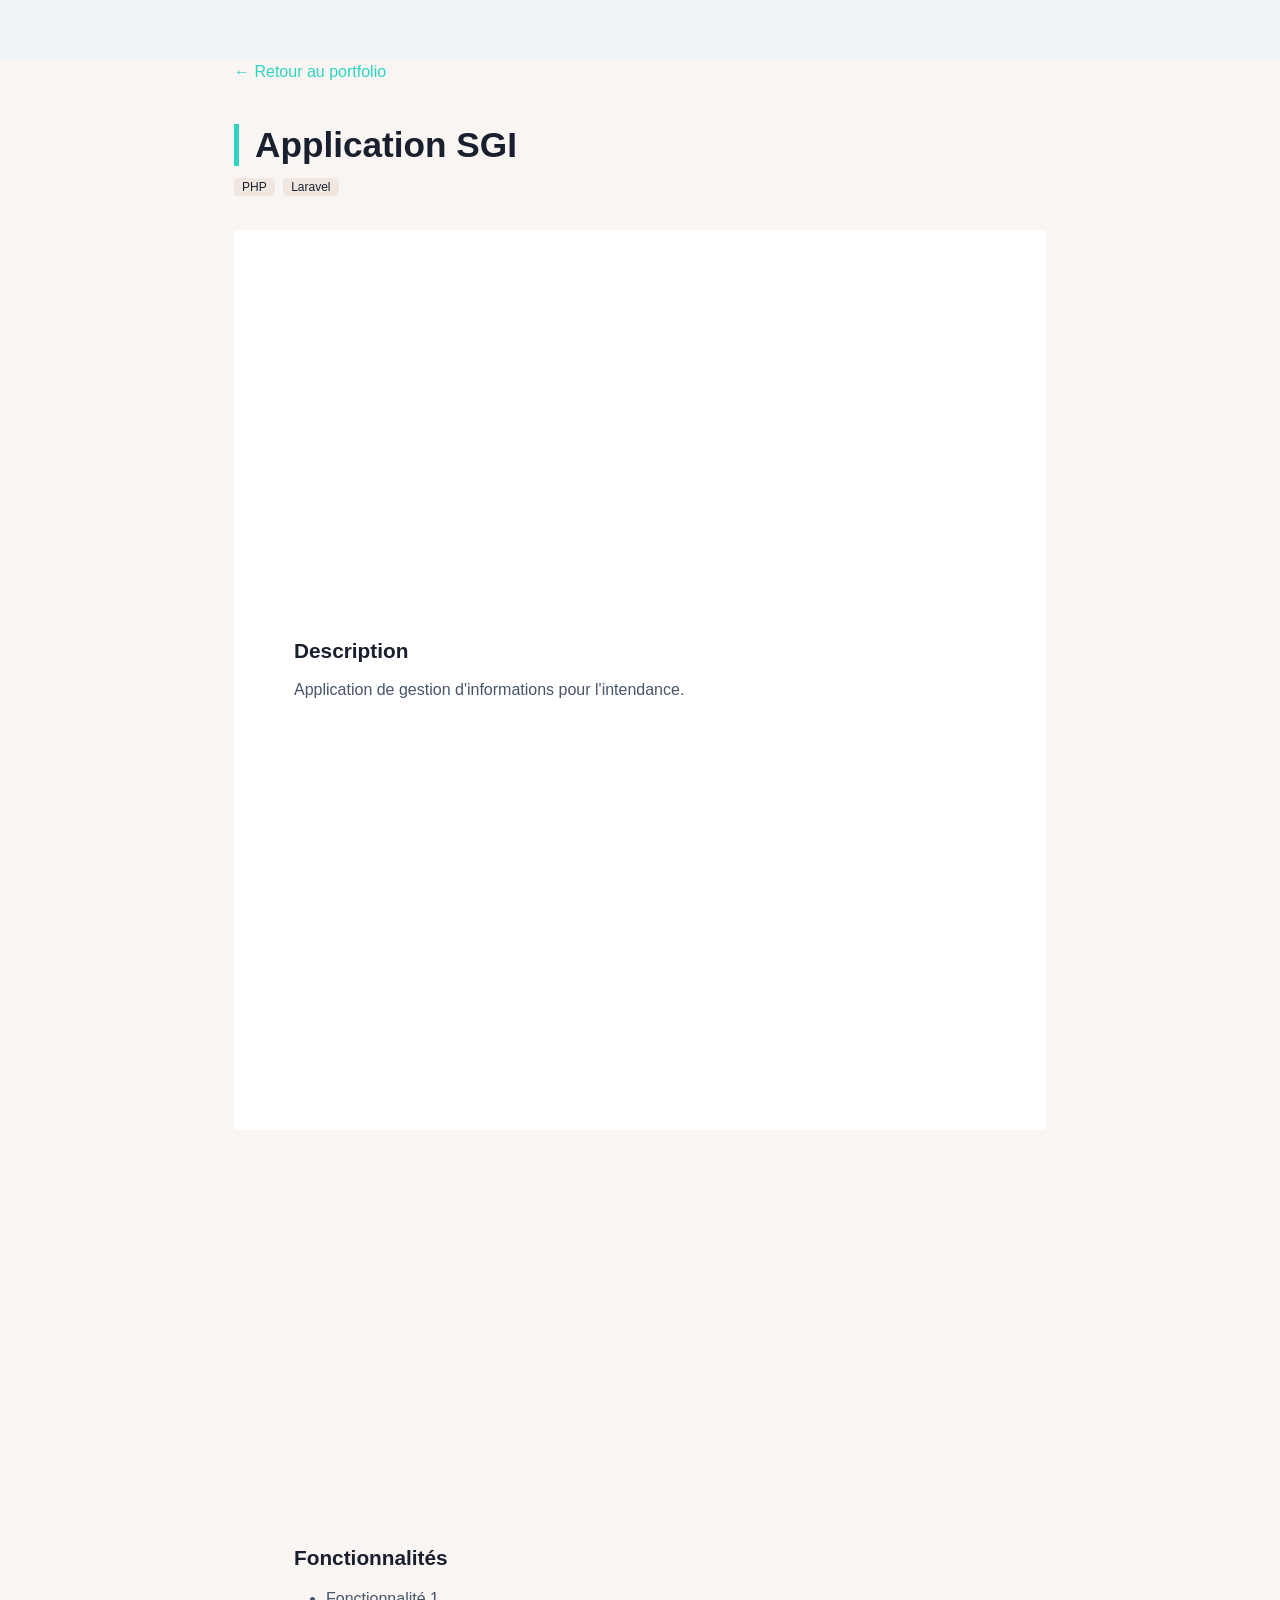
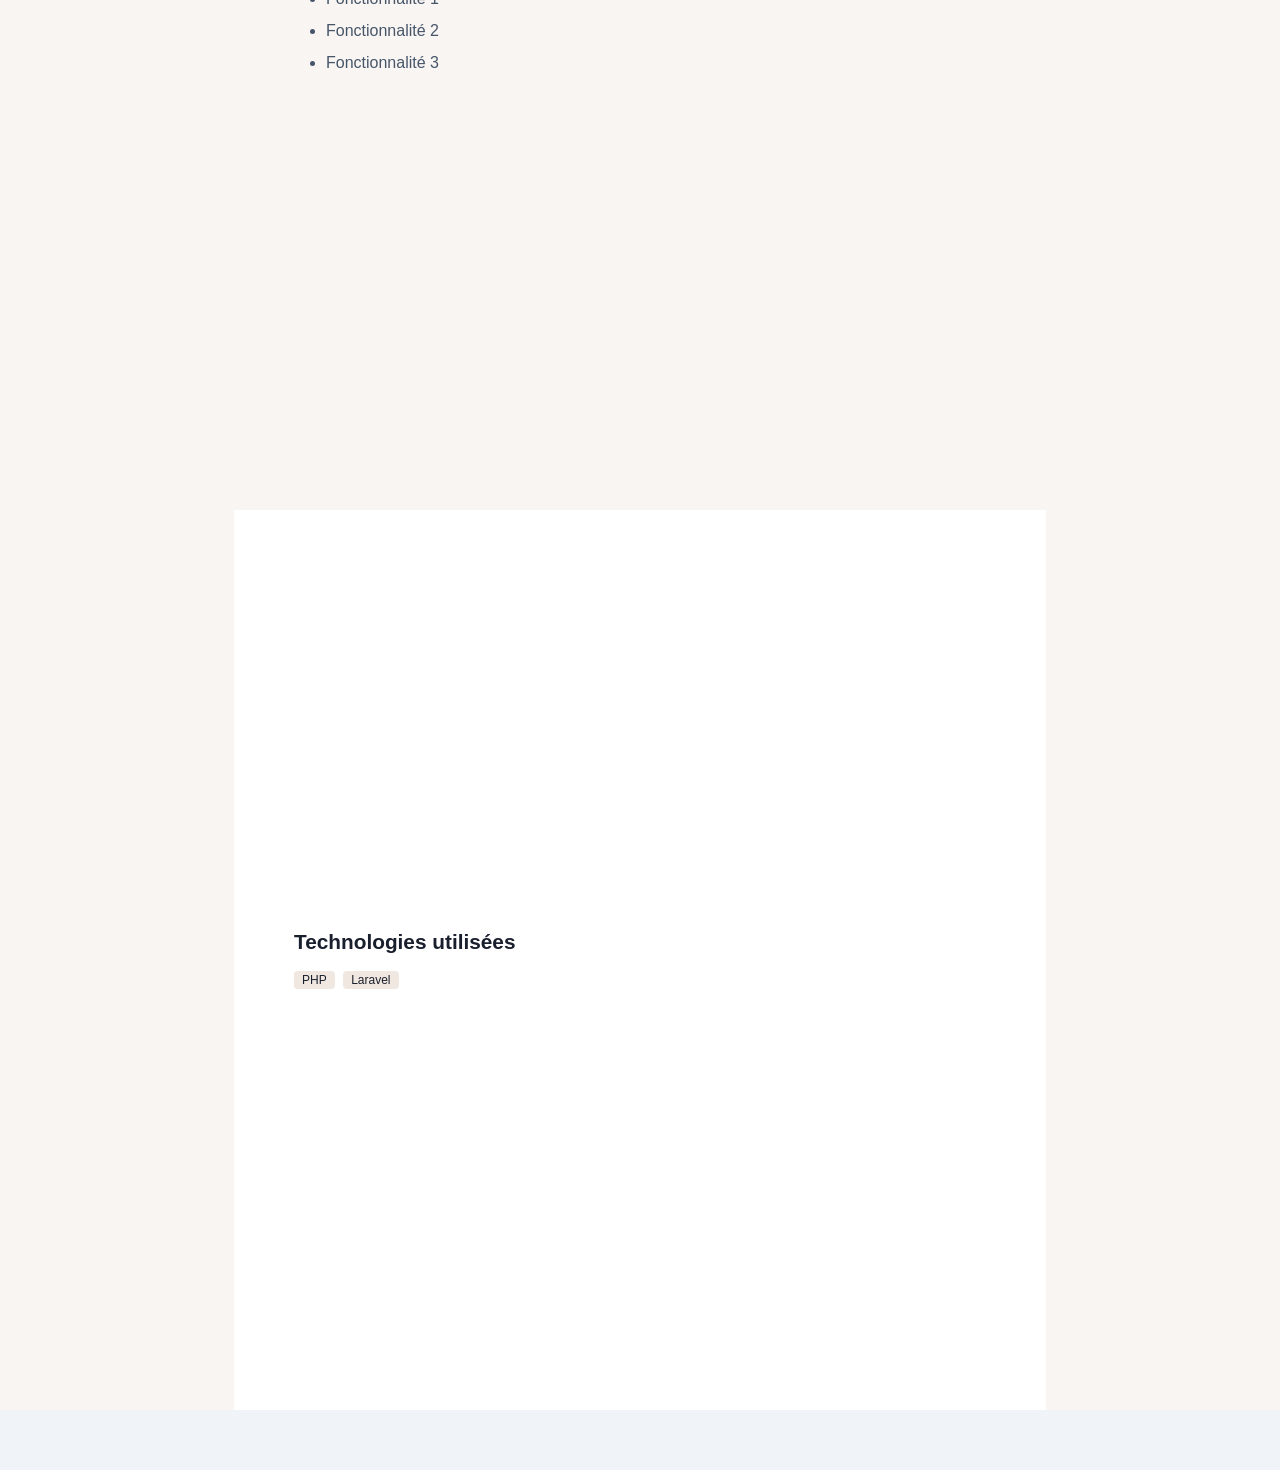
==== appSgi.html @ 96605c36 "Add appSgi.html and index.html for portfolio structure" ====
<!DOCTYPE html>
<html lang="fr">
<head>
    <meta charset="UTF-8">
    <meta name="viewport" content="width=device-width, initial-scale=1.0">
    <title>Application SGI</title>
    <link rel="stylesheet" href="CSS/bootstrap.min.css">
    <link rel="stylesheet" href="../CSS/style.css">
</head>
<body>

    <div style="max-width:860px; margin:60px auto; padding:0 24px;">

        <!-- Bouton retour -->
        <a href="index.html" 
           style="display:inline-flex; align-items:center; gap:8px; color:#2dd4bf; text-decoration:none; font-weight:500; margin-bottom:40px;">
            ← Retour au portfolio
        </a>

        <!-- En-tête projet -->
        <h1 style="font-size:2.2rem; font-weight:700; color:#1a1f2e; border-left:5px solid #2dd4bf; padding-left:16px; margin-bottom:8px;">
            Application SGI
        </h1>
        <p style="color:#64748b; margin-bottom:32px;">
            <span class="tag">PHP</span>
            <span class="tag">Laravel</span>
        </p>

        <!-- Description -->
        <section style="margin-bottom:40px;">
            <h2 style="color:#1a1f2e; font-size:1.3rem; font-weight:600; margin-bottom:12px;">Description</h2>
            <p style="color:#475569; line-height:1.8;">
                Application de gestion d'informations pour l'intendance. 
                <!-- Ajoute ta description ici -->
            </p>
        </section>

        <!-- Fonctionnalités -->
        <section style="margin-bottom:40px;">
            <h2 style="color:#1a1f2e; font-size:1.3rem; font-weight:600; margin-bottom:12px;">Fonctionnalités</h2>
            <ul style="color:#475569; line-height:2;">
                <li>Fonctionnalité 1</li>
                <li>Fonctionnalité 2</li>
                <li>Fonctionnalité 3</li>
            </ul>
        </section>

        <!-- Technologies -->
        <section>
            <h2 style="color:#1a1f2e; font-size:1.3rem; font-weight:600; margin-bottom:12px;">Technologies utilisées</h2>
            <div>
                <span class="tag">PHP</span>
                <span class="tag">Laravel</span>
            </div>
        </section>

    </div>

</body>
</html>
---- CSS/style.css ----
:root {
    --sidebar-bg: #1a1f2e;
    --accent: #2dd4bf;
    --sidebar-width: 220px;
    background: #f0f4f8;
}

* { box-sizing: border-box; }

html { scroll-behavior: smooth; }

body {
    margin: 0;
    font-family: 'Segoe UI', sans-serif;
    background: #f8f5f2;
}

/* ── SIDEBAR ── */
#sidebar {
    position: fixed;
    top: 0; left: 0;
    width: var(--sidebar-width);
    height: 100vh;
    background-color: var(--sidebar-bg);
    display: flex;
    flex-direction: column;
    align-items: center;
    justify-content: center;
    z-index: 100;
}

#sidebar h4 {
    color: white;
    letter-spacing: 2px;
    text-transform: uppercase;
    font-size: .85rem;
    opacity: .7;
    margin-bottom: 2rem;
}

#sidebar .nav-link {
    color: rgba(255,255,255,.75);
    font-size: 1rem;
    padding: .6rem 1.5rem;
    border-radius: 6px;
    transition: all .2s;
    width: 100%;
    text-align: center;
}

#sidebar .nav-link:hover,
#sidebar .nav-link.active {
    color: #fff;
    background: rgba(255,255,255,.15);
}

/* ── NAVBAR MOBILE ── */
#mobileNavbar { display: none; }

/* ── CONTENU PRINCIPAL ── */
#main-content {
    margin-left: var(--sidebar-width);
}

/* ── SECTIONS ── */
section {
    min-height: 100vh;
    padding: 80px 60px;
    display: flex;
    flex-direction: column;
    justify-content: center;
}

section:nth-child(even) {
    background: #fff;
}

.section-title {
    font-size: 2.5rem;
    font-weight: 700;
    color: #1a1f2e;
    border-left: 5px solid #2dd4bf;
    padding-left: 16px;
    margin-bottom: 40px;
}

/* ── ABOUT ── */
#about .lead {
    max-width: 600px;
    font-size: 1.1rem;
    color: #555;
    line-height: 1.8;
}

#about .badge-pill {
    background: #1a1f2e;
    color: #2dd4bf;
    border-radius: 50px;
    padding: 6px 16px;
    font-size: .85rem;
    margin: 4px;
    display: inline-block;
}

/* ── SKILLS ── */
.skill-item {
    margin-bottom: 1.5rem;
}

.skill-item .skill-label {
    display: flex;
    justify-content: space-between;
    margin-bottom: 6px;
    font-weight: 500;
}

.skill-item .skill-label .skill-span {
    color :#2dd4bf; 
}

.progress {
    height: 10px;
    border-radius: 50px;
    background: #e0d8d0;
}

.progress-bar {
    background: #2dd4bf;
    border-radius: 50px;
}

/* ── PORTFOLIO ── */
.card-project {
    border: none;
    border-radius: 12px;
    overflow: hidden;
    box-shadow: 0 4px 20px rgba(0,0,0,.08);
    transition: transform .2s, box-shadow .2s;
}

.card-project:hover {
    transform: translateY(-6px);
    box-shadow: 0 10px 30px rgba(0,0,0,.14);
}

.card-project .card-img-top {
    height: 180px;
    object-fit: cover;
    background: #ddd;
}

.card-project .placeholder-img {
    height: 180px;
    background: linear-gradient(135deg, #a0522d44, #a0522d22);
    display: flex;
    align-items: center;
    justify-content: center;
    font-size: 3rem;
    color: var(--sidebar-bg);
}

.tag {
    font-size: .75rem;
    background: #f0e8e0;
    color: var(--sidebar-bg);
    border-radius: 4px;
    padding: 2px 8px;
    margin-right: 4px;
}

/* ── CONTACT ── */
.contact-info a {
    color: var(--sidebar-bg);
    text-decoration: none;
}

.contact-info a:hover {
    text-decoration: underline;
}

.contact-icon {
    width: 44px;
    height: 44px;
    background: var(--sidebar-bg);
    color: white;
    border-radius: 50%;
    display: flex;
    align-items: center;
    justify-content: center;
    font-size: 1.1rem;
    flex-shrink: 0;
}


/* ── RESPONSIVE MOBILE ── */
@media (max-width: 991px) {
    #sidebar { display: none !important; }
    #mobileNavbar { display: block !important; }
    #main-content { margin-left: 0; }
    section { padding: 60px 24px; }
    .section-title { font-size: 1.8rem; }
}
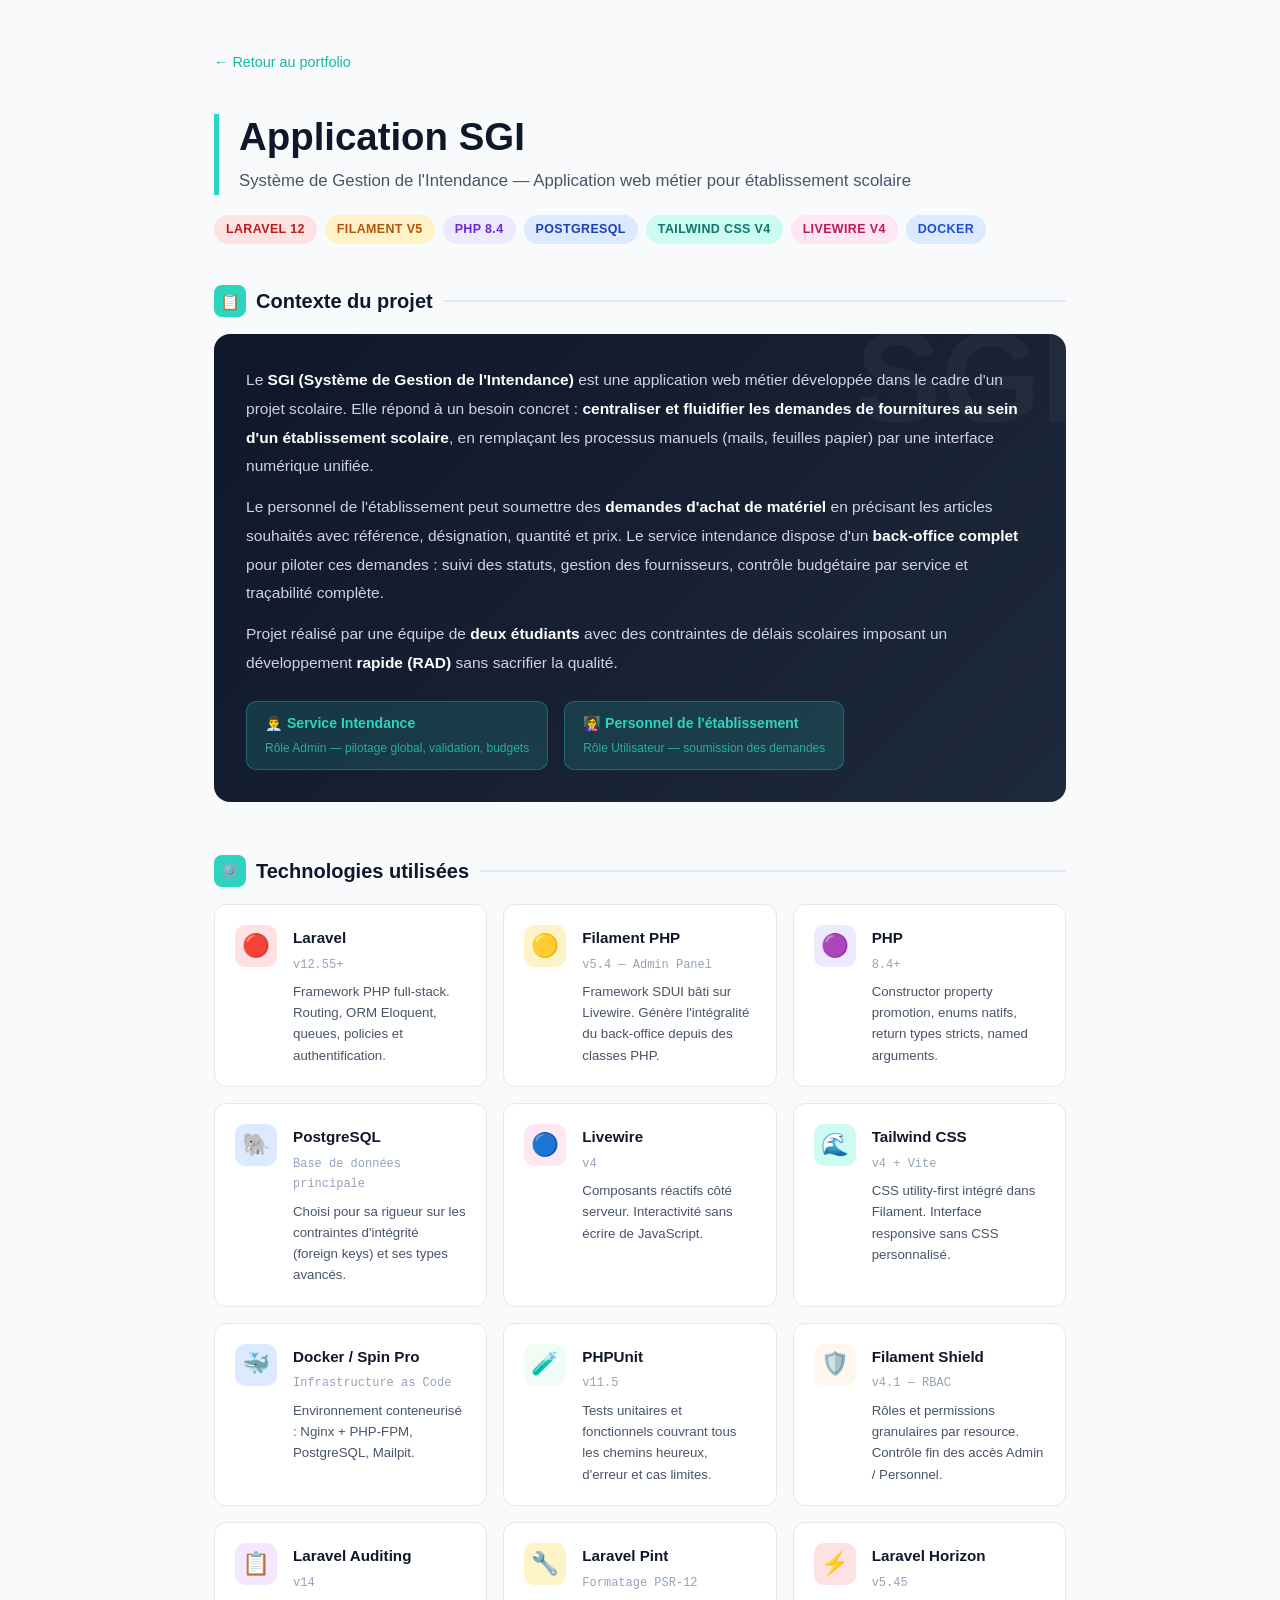
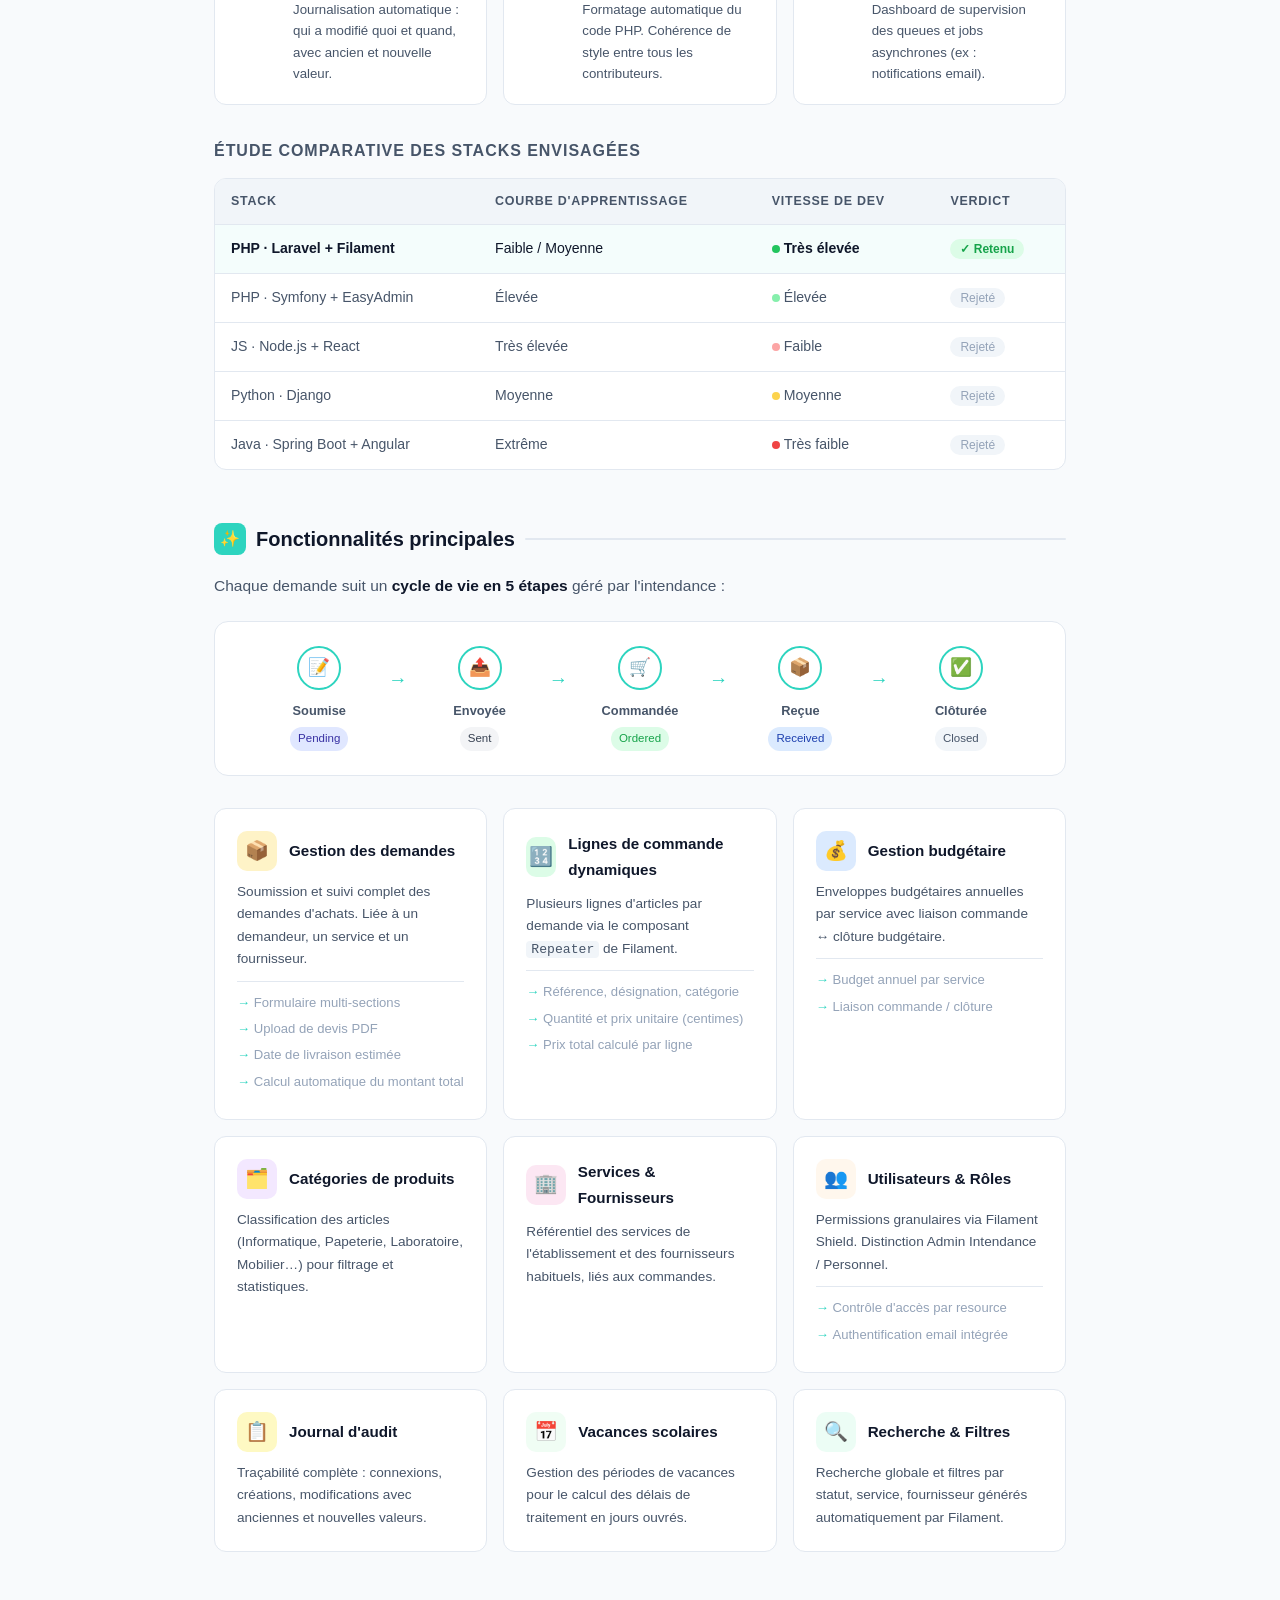
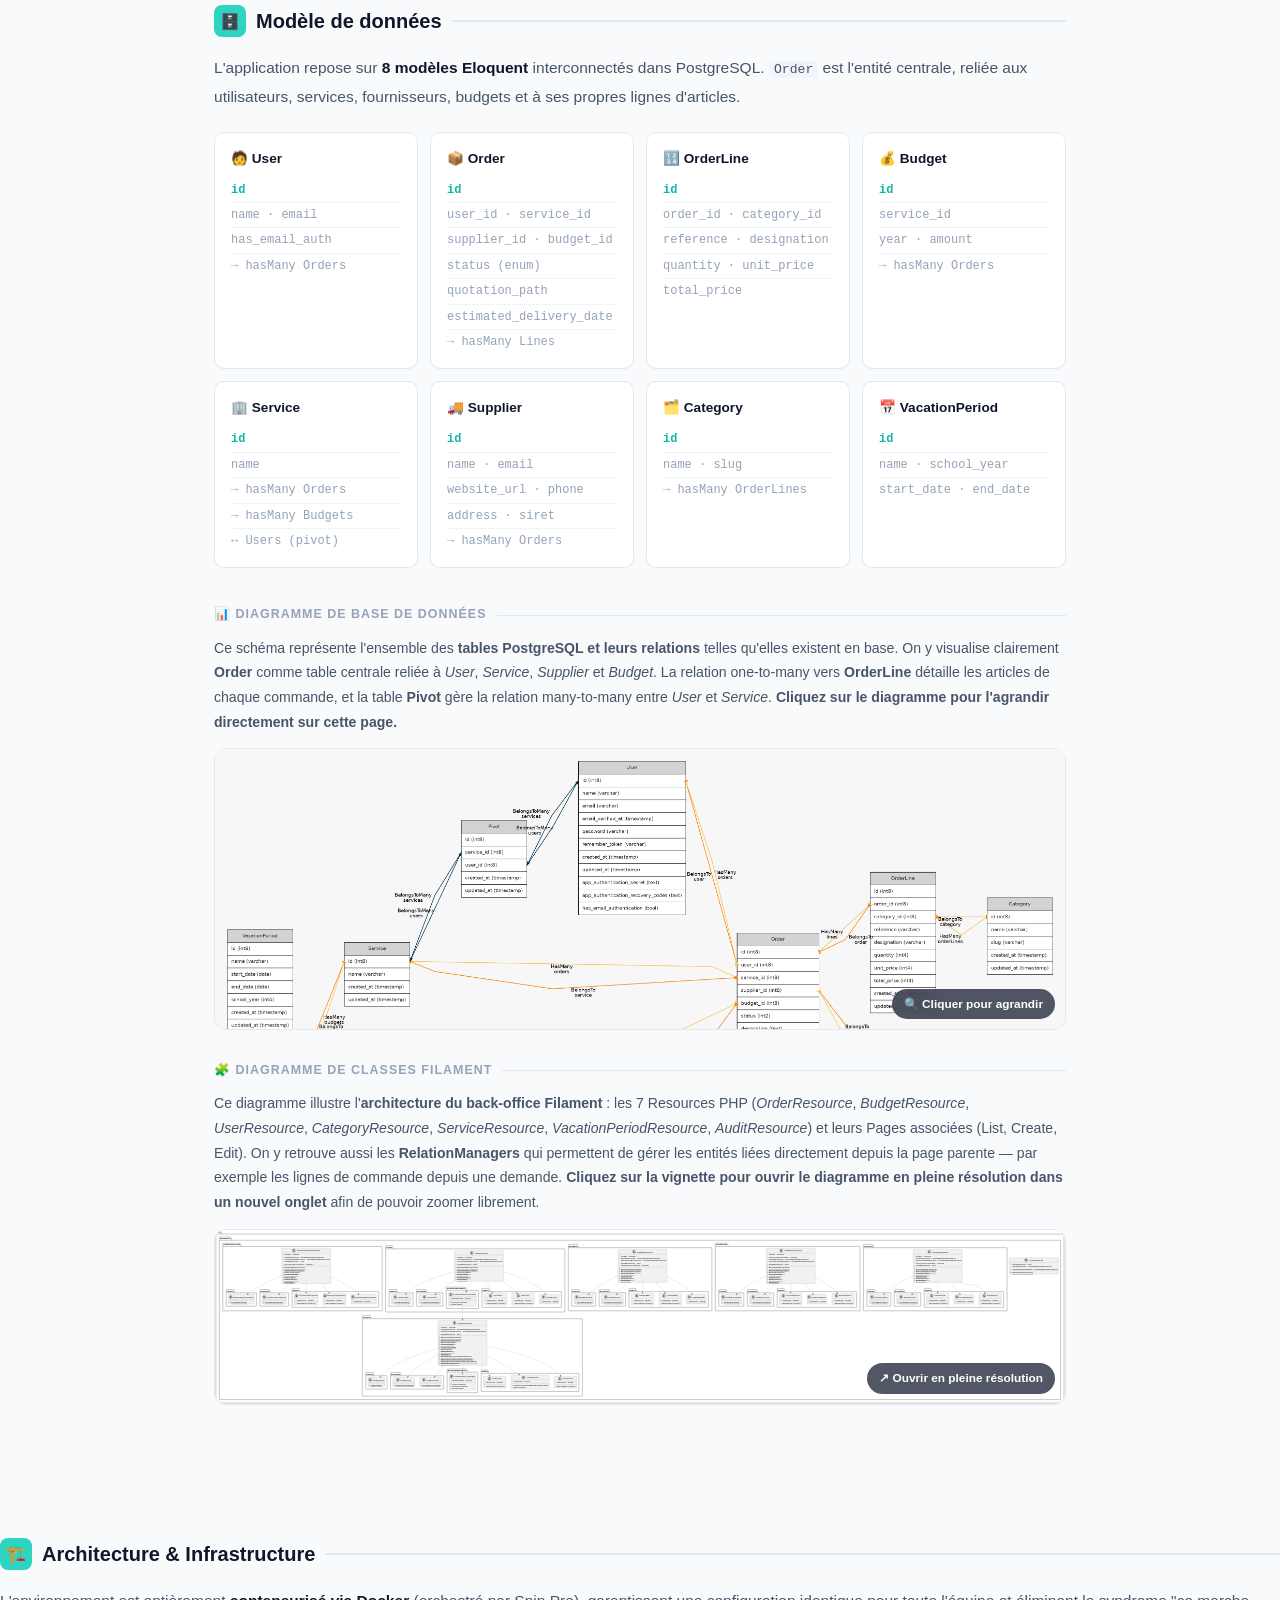
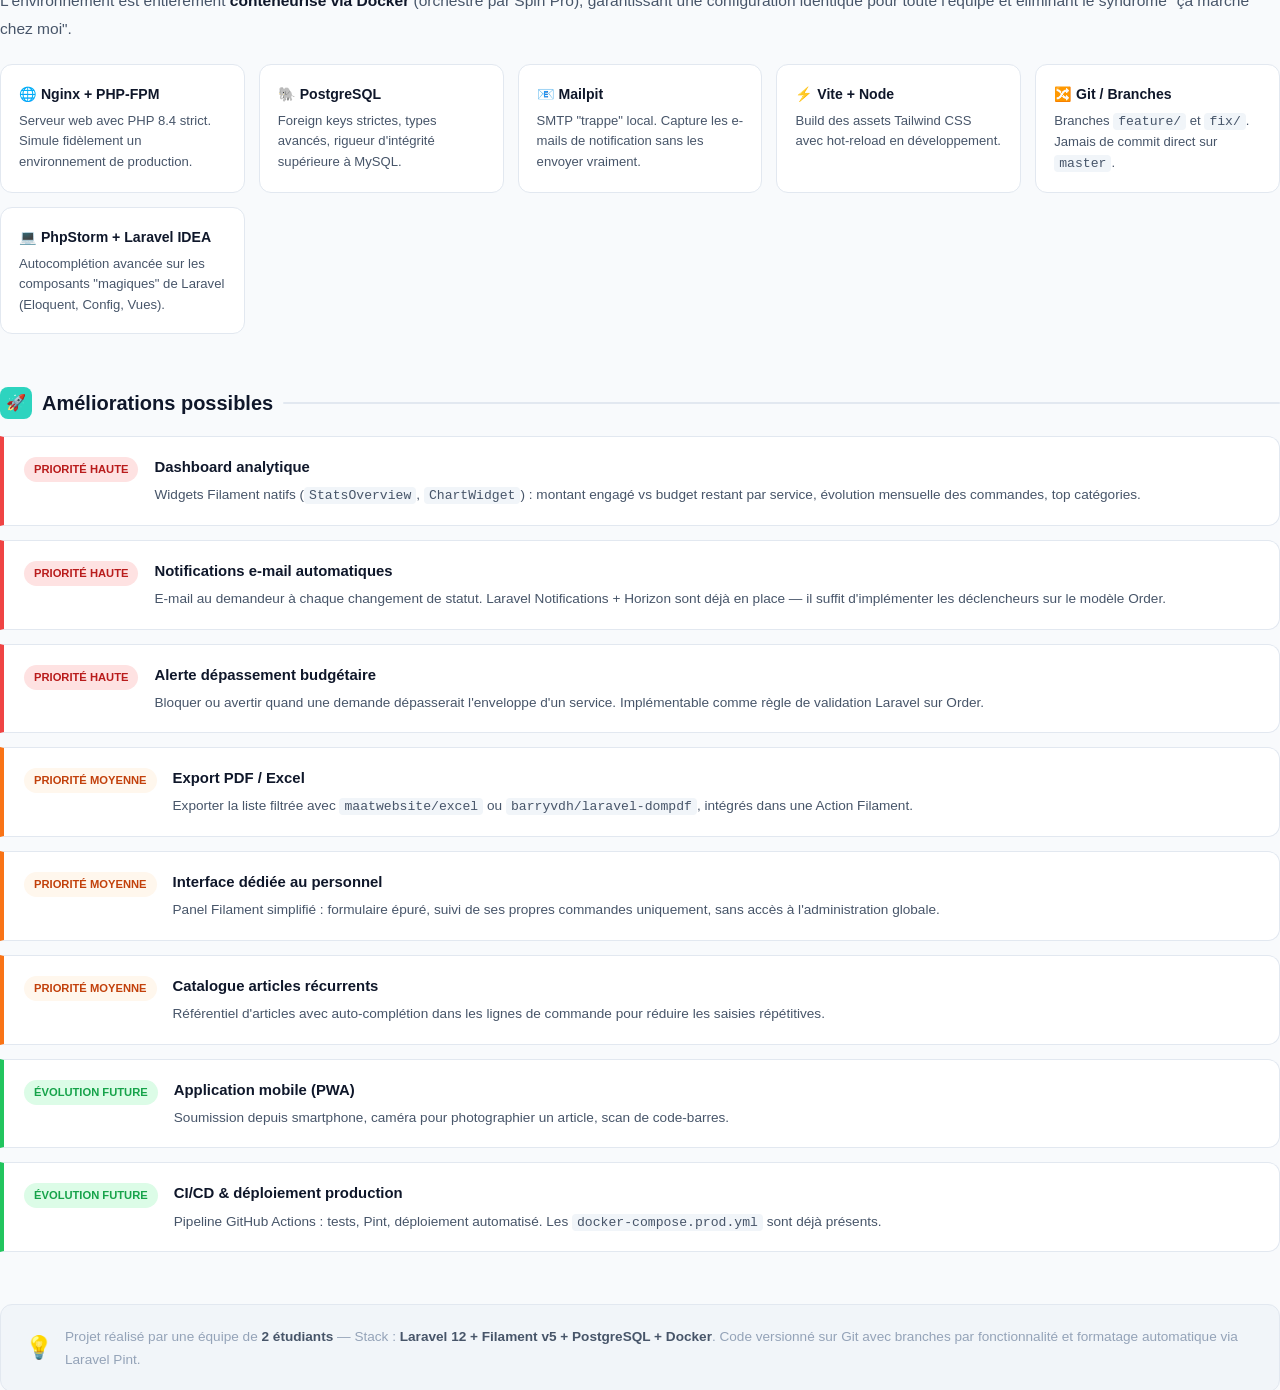
==== commit 4bcd2c48: "Refactor code structure for improved readability and maintainability" ====
--- a/appSgi.html
+++ b/appSgi.html
@@ -3,58 +3,353 @@
 <head>
     <meta charset="UTF-8">
     <meta name="viewport" content="width=device-width, initial-scale=1.0">
-    <title>Application SGI</title>
-    <link rel="stylesheet" href="CSS/bootstrap.min.css">
-    <link rel="stylesheet" href="../CSS/style.css">
+    <title>Application SGI — Système de Gestion de l'Intendance</title>
+    <style>
+        :root {
+            --accent: #2dd4bf; --accent-dark: #14b8a6;
+            --bg: #f8fafc; --surface: #ffffff; --surface-alt: #f1f5f9;
+            --border: #e2e8f0; --text-primary: #0f172a;
+            --text-secondary: #475569; --text-muted: #94a3b8;
+        }
+        * { box-sizing: border-box; margin: 0; padding: 0; }
+        body { font-family: -apple-system, BlinkMacSystemFont, 'Segoe UI', Roboto, sans-serif; background: var(--bg); color: var(--text-primary); line-height: 1.7; }
+        .page-wrapper { max-width: 900px; margin: 0 auto; padding: 48px 24px 80px; }
+        .back-link { display: inline-flex; align-items: center; gap: 8px; color: var(--accent-dark); text-decoration: none; font-weight: 500; font-size: 0.9rem; margin-bottom: 40px; transition: color 0.2s; }
+        .back-link:hover { color: var(--accent); }
+        .project-header { border-left: 5px solid var(--accent); padding-left: 20px; margin-bottom: 12px; }
+        .project-header h1 { font-size: 2.4rem; font-weight: 800; color: var(--text-primary); line-height: 1.2; }
+        .project-header .subtitle { color: var(--text-secondary); font-size: 1.05rem; margin-top: 6px; }
+        .tags { display: flex; flex-wrap: wrap; gap: 8px; margin: 20px 0 40px; }
+        .tag { font-size: 0.78rem; font-weight: 600; padding: 4px 12px; border-radius: 99px; letter-spacing: 0.03em; text-transform: uppercase; }
+        .tag.laravel  { background: #fee2e2; color: #b91c1c; }
+        .tag.filament { background: #fef3c7; color: #b45309; }
+        .tag.php      { background: #ede9fe; color: #6d28d9; }
+        .tag.postgres { background: #dbeafe; color: #1e40af; }
+        .tag.tailwind { background: #ccfbf1; color: #0f766e; }
+        .tag.docker   { background: #dbeafe; color: #1d4ed8; }
+        .tag.livewire { background: #fce7f3; color: #be185d; }
+        section { margin-bottom: 52px; }
+        .section-title { font-size: 1.25rem; font-weight: 700; color: var(--text-primary); margin-bottom: 16px; display: flex; align-items: center; gap: 10px; }
+        .section-title::after { content: ''; flex: 1; height: 2px; background: var(--border); border-radius: 99px; }
+        .section-icon { width: 32px; height: 32px; background: var(--accent); border-radius: 8px; display: inline-flex; align-items: center; justify-content: center; font-size: 1rem; flex-shrink: 0; }
+        .prose { color: var(--text-secondary); font-size: 0.97rem; line-height: 1.85; }
+        .prose strong { color: var(--text-primary); font-weight: 600; }
+        code { background: var(--surface-alt); padding: 1px 5px; border-radius: 4px; font-size: 0.82rem; font-family: 'SF Mono','Fira Code',monospace; }
+        /* Context card */
+        .context-card { background: linear-gradient(135deg, #0f172a 0%, #1e293b 100%); border-radius: 16px; padding: 32px; position: relative; overflow: hidden; }
+        .context-card::before { content: 'SGI'; position: absolute; right: -10px; top: -20px; font-size: 8rem; font-weight: 900; color: rgba(255,255,255,0.04); line-height: 1; user-select: none; }
+        .context-card p { color: #cbd5e1; line-height: 1.85; font-size: 0.97rem; }
+        .context-card p + p { margin-top: 12px; }
+        .context-card strong { color: #fff; }
+        .context-card .actors { display: flex; gap: 16px; margin-top: 24px; flex-wrap: wrap; }
+        .actor-chip { background: rgba(45,212,191,0.15); border: 1px solid rgba(45,212,191,0.3); color: var(--accent); border-radius: 10px; padding: 10px 18px; font-size: 0.88rem; font-weight: 600; }
+        .actor-chip .role { font-size: 0.75rem; opacity: 0.75; display: block; font-weight: 400; margin-top: 2px; }
+        /* Tech grid */
+        .tech-grid { display: grid; grid-template-columns: repeat(auto-fill, minmax(260px, 1fr)); gap: 16px; }
+        .tech-card { background: var(--surface); border: 1px solid var(--border); border-radius: 12px; padding: 20px; display: flex; gap: 16px; align-items: flex-start; transition: box-shadow 0.2s, border-color 0.2s; }
+        .tech-card:hover { box-shadow: 0 4px 16px rgba(0,0,0,0.07); border-color: var(--accent); }
+        .tech-icon { width: 42px; height: 42px; border-radius: 10px; display: flex; align-items: center; justify-content: center; font-size: 1.4rem; flex-shrink: 0; }
+        .tech-card h3 { font-size: 0.95rem; font-weight: 700; color: var(--text-primary); margin-bottom: 4px; }
+        .tech-card .version { font-size: 0.75rem; color: var(--text-muted); margin-bottom: 6px; font-family: monospace; }
+        .tech-card p { font-size: 0.83rem; color: var(--text-secondary); line-height: 1.6; }
+        /* Table */
+        .table-wrapper { overflow-x: auto; border-radius: 12px; border: 1px solid var(--border); background: var(--surface); }
+        table { width: 100%; border-collapse: collapse; font-size: 0.88rem; }
+        thead { background: var(--surface-alt); }
+        th { padding: 12px 16px; text-align: left; font-weight: 700; color: var(--text-secondary); font-size: 0.78rem; text-transform: uppercase; letter-spacing: 0.06em; border-bottom: 1px solid var(--border); }
+        td { padding: 12px 16px; border-bottom: 1px solid var(--border); color: var(--text-secondary); vertical-align: middle; }
+        tr:last-child td { border-bottom: none; }
+        tr.selected-row { background: rgba(45,212,191,0.05); }
+        tr.selected-row td { color: var(--text-primary); }
+        .verdict-retained { background: #dcfce7; color: #16a34a; font-weight: 700; font-size: 0.75rem; padding: 3px 10px; border-radius: 99px; white-space: nowrap; }
+        .verdict-rejected { background: var(--surface-alt); color: var(--text-muted); font-size: 0.75rem; padding: 3px 10px; border-radius: 99px; white-space: nowrap; }
+        .speed-dot { display: inline-block; width: 8px; height: 8px; border-radius: 50%; margin-right: 4px; }
+        /* Features */
+        .features-grid { display: grid; grid-template-columns: repeat(auto-fill, minmax(260px, 1fr)); gap: 16px; }
+        .feature-card { background: var(--surface); border: 1px solid var(--border); border-radius: 12px; padding: 22px; transition: box-shadow 0.2s; }
+        .feature-card:hover { box-shadow: 0 4px 16px rgba(0,0,0,0.07); }
+        .feature-header { display: flex; align-items: center; gap: 12px; margin-bottom: 10px; }
+        .feature-emoji { width: 40px; height: 40px; border-radius: 10px; display: flex; align-items: center; justify-content: center; font-size: 1.2rem; }
+        .feature-card h3 { font-size: 0.95rem; font-weight: 700; color: var(--text-primary); }
+        .feature-card p { font-size: 0.85rem; color: var(--text-secondary); line-height: 1.65; }
+        .feature-detail { margin-top: 10px; font-size: 0.82rem; color: var(--text-muted); border-top: 1px solid var(--border); padding-top: 10px; list-style: none; }
+        .feature-detail li { margin-bottom: 4px; }
+        .feature-detail li::before { content: '→ '; color: var(--accent); font-weight: 700; }
+        /* Workflow */
+        .workflow { display: flex; flex-wrap: wrap; background: var(--surface); border: 1px solid var(--border); border-radius: 14px; padding: 24px; margin-bottom: 32px; justify-content: space-around; }
+        .workflow-step { flex: 1; min-width: 120px; text-align: center; position: relative; }
+        .workflow-step:not(:last-child)::after { content: '→'; position: absolute; right: -8px; top: 18px; color: var(--accent); font-size: 1.2rem; font-weight: 700; }
+        .step-circle { width: 44px; height: 44px; border-radius: 50%; background: var(--surface); border: 2px solid var(--accent); display: flex; align-items: center; justify-content: center; margin: 0 auto 10px; font-size: 1.1rem; }
+        .step-label { font-size: 0.8rem; font-weight: 600; color: var(--text-secondary); }
+        .step-status { display: inline-block; margin-top: 6px; font-size: 0.72rem; padding: 2px 8px; border-radius: 99px; }
+        /* Infra */
+        .infra-grid { display: grid; grid-template-columns: repeat(auto-fill, minmax(220px, 1fr)); gap: 14px; }
+        .infra-card { background: var(--surface); border: 1px solid var(--border); border-radius: 12px; padding: 18px; }
+        .infra-card h4 { font-size: 0.88rem; font-weight: 700; color: var(--text-primary); margin-bottom: 4px; }
+        .infra-card p { font-size: 0.82rem; color: var(--text-secondary); line-height: 1.55; }
+        /* Models */
+        .model-grid { display: grid; grid-template-columns: repeat(auto-fill, minmax(180px, 1fr)); gap: 12px; }
+        .model-card { background: var(--surface); border: 1px solid var(--border); border-radius: 10px; padding: 14px 16px; }
+        .model-card h4 { font-size: 0.85rem; font-weight: 700; color: var(--text-primary); margin-bottom: 8px; }
+        .model-fields { list-style: none; }
+        .model-fields li { font-size: 0.75rem; color: var(--text-muted); font-family: 'SF Mono','Fira Code',monospace; padding: 2px 0; border-bottom: 1px dotted var(--border); }
+        .model-fields li:last-child { border-bottom: none; }
+        .field-key { color: var(--accent-dark); font-weight: 700; }
+        /* Improvements */
+        .improvements-list { display: flex; flex-direction: column; gap: 14px; }
+        .improvement-item { background: var(--surface); border: 1px solid var(--border); border-left: 4px solid transparent; border-radius: 0 12px 12px 0; padding: 18px 20px; display: flex; gap: 16px; align-items: flex-start; }
+        .improvement-item.priority-high   { border-left-color: #ef4444; }
+        .improvement-item.priority-medium { border-left-color: #f97316; }
+        .improvement-item.priority-low    { border-left-color: #22c55e; }
+        .improvement-badge { flex-shrink: 0; font-size: 0.7rem; font-weight: 700; padding: 3px 10px; border-radius: 99px; text-transform: uppercase; margin-top: 2px; }
+        .badge-high   { background: #fee2e2; color: #b91c1c; }
+        .badge-medium { background: #fff7ed; color: #c2410c; }
+        .badge-low    { background: #dcfce7; color: #16a34a; }
+        .improvement-content h4 { font-size: 0.93rem; font-weight: 700; color: var(--text-primary); margin-bottom: 4px; }
+        .improvement-content p  { font-size: 0.85rem; color: var(--text-secondary); line-height: 1.65; }
+
+        /* ══ DIAGRAMMES ══ */
+        .diagram-block { margin-top: 36px; }
+        .diagram-label { font-size: 0.78rem; font-weight: 700; text-transform: uppercase; letter-spacing: 0.08em; color: var(--text-muted); margin-bottom: 10px; display: flex; align-items: center; gap: 10px; }
+        .diagram-label::after { content: ''; flex: 1; height: 1px; background: var(--border); }
+        .diagram-desc { font-size: 0.88rem; color: var(--text-secondary); line-height: 1.75; margin-bottom: 14px; }
+        .diagram-thumb { position: relative; border-radius: 12px; overflow: hidden; border: 1px solid var(--border); background: #fff; transition: box-shadow 0.25s, border-color 0.25s; }
+        .diagram-thumb img { width: 100%; height: auto; display: block; max-height: 280px; object-fit: cover; object-position: top left; }
+        .diagram-thumb .hint { position: absolute; bottom: 10px; right: 10px; background: rgba(15,23,42,0.72); color: #fff; font-size: 0.74rem; font-weight: 600; padding: 5px 12px; border-radius: 99px; backdrop-filter: blur(4px); pointer-events: none; }
+        /* Lightbox trigger */
+        .diagram-thumb.lb-trigger { cursor: zoom-in; }
+        .diagram-thumb.lb-trigger:hover { box-shadow: 0 6px 28px rgba(0,0,0,0.13); border-color: var(--accent); }
+        /* Filament link */
+        a.diagram-link { display: block; text-decoration: none; }
+        a.diagram-link .diagram-thumb:hover { box-shadow: 0 6px 28px rgba(0,0,0,0.13); border-color: #a78bfa; cursor: alias; }
+        .open-btn { display: inline-flex; align-items: center; gap: 8px; margin-top: 12px; color: #7c3aed; font-size: 0.88rem; font-weight: 600; padding: 8px 18px; border: 1px solid #a78bfa; border-radius: 8px; text-decoration: none; transition: background 0.2s, color 0.2s; }
+        .open-btn:hover { background: #7c3aed; color: #fff; }
+
+        /* ══ LIGHTBOX ══ */
+        #lb { display: none; position: fixed; inset: 0; z-index: 9999; background: rgba(8,12,24,0.93); align-items: center; justify-content: center; padding: 20px; backdrop-filter: blur(6px); cursor: zoom-out; }
+        #lb.on { display: flex; }
+        #lb img { max-width: 96vw; max-height: 92vh; border-radius: 10px; box-shadow: 0 24px 80px rgba(0,0,0,0.7); cursor: default; user-select: none; }
+        #lb-x { position: absolute; top: 18px; right: 22px; color: #fff; font-size: 2rem; line-height: 1; cursor: pointer; opacity: 0.6; background: none; border: none; transition: opacity 0.2s; }
+        #lb-x:hover { opacity: 1; }
+        #lb-cap { position: absolute; bottom: 16px; left: 50%; transform: translateX(-50%); color: rgba(255,255,255,0.45); font-size: 0.8rem; pointer-events: none; white-space: nowrap; }
+
+        .footer-note { background: var(--surface-alt); border: 1px solid var(--border); border-radius: 12px; padding: 20px 24px; font-size: 0.85rem; color: var(--text-muted); display: flex; align-items: center; gap: 12px; }
+        @media (max-width: 600px) {
+            .project-header h1 { font-size: 1.8rem; }
+            .tech-grid, .features-grid, .model-grid { grid-template-columns: 1fr; }
+            .workflow-step::after { display: none; }
+        }
+    </style>
 </head>
 <body>
 
-    <div style="max-width:860px; margin:60px auto; padding:0 24px;">
-
-        <!-- Bouton retour -->
-        <a href="index.html" 
-           style="display:inline-flex; align-items:center; gap:8px; color:#2dd4bf; text-decoration:none; font-weight:500; margin-bottom:40px;">
-            ← Retour au portfolio
-        </a>
-
-        <!-- En-tête projet -->
-        <h1 style="font-size:2.2rem; font-weight:700; color:#1a1f2e; border-left:5px solid #2dd4bf; padding-left:16px; margin-bottom:8px;">
-            Application SGI
-        </h1>
-        <p style="color:#64748b; margin-bottom:32px;">
-            <span class="tag">PHP</span>
-            <span class="tag">Laravel</span>
-        </p>
-
-        <!-- Description -->
-        <section style="margin-bottom:40px;">
-            <h2 style="color:#1a1f2e; font-size:1.3rem; font-weight:600; margin-bottom:12px;">Description</h2>
-            <p style="color:#475569; line-height:1.8;">
-                Application de gestion d'informations pour l'intendance. 
-                <!-- Ajoute ta description ici -->
+<!-- LIGHTBOX -->
+<div id="lb" onclick="if(event.target===this)lbClose()">
+    <button id="lb-x" onclick="lbClose()">✕</button>
+    <img id="lb-img" src="" alt="">
+    <span id="lb-cap"></span>
+</div>
+
+<div class="page-wrapper">
+
+    <a href="index.html" class="back-link">← Retour au portfolio</a>
+
+    <div class="project-header">
+        <h1>Application SGI</h1>
+        <p class="subtitle">Système de Gestion de l'Intendance — Application web métier pour établissement scolaire</p>
+    </div>
+    <div class="tags">
+        <span class="tag laravel">Laravel 12</span>
+        <span class="tag filament">Filament v5</span>
+        <span class="tag php">PHP 8.4</span>
+        <span class="tag postgres">PostgreSQL</span>
+        <span class="tag tailwind">Tailwind CSS v4</span>
+        <span class="tag livewire">Livewire v4</span>
+        <span class="tag docker">Docker</span>
+    </div>
+
+    <!-- ══ 1. CONTEXTE ══ -->
+    <section>
+        <h2 class="section-title"><span class="section-icon">📋</span>Contexte du projet</h2>
+        <div class="context-card">
+            <p>Le <strong>SGI (Système de Gestion de l'Intendance)</strong> est une application web métier développée dans le cadre d'un projet scolaire. Elle répond à un besoin concret : <strong>centraliser et fluidifier les demandes de fournitures au sein d'un établissement scolaire</strong>, en remplaçant les processus manuels (mails, feuilles papier) par une interface numérique unifiée.</p>
+            <p>Le personnel de l'établissement peut soumettre des <strong>demandes d'achat de matériel</strong> en précisant les articles souhaités avec référence, désignation, quantité et prix. Le service intendance dispose d'un <strong>back-office complet</strong> pour piloter ces demandes : suivi des statuts, gestion des fournisseurs, contrôle budgétaire par service et traçabilité complète.</p>
+            <p>Projet réalisé par une équipe de <strong>deux étudiants</strong> avec des contraintes de délais scolaires imposant un développement <strong>rapide (RAD)</strong> sans sacrifier la qualité.</p>
+            <div class="actors">
+                <div class="actor-chip">👨‍💼 Service Intendance<span class="role">Rôle Admin — pilotage global, validation, budgets</span></div>
+                <div class="actor-chip">👩‍🏫 Personnel de l'établissement<span class="role">Rôle Utilisateur — soumission des demandes</span></div>
+            </div>
+        </div>
+    </section>
+
+    <!-- ══ 2. TECHNOLOGIES ══ -->
+    <section>
+        <h2 class="section-title"><span class="section-icon">⚙️</span>Technologies utilisées</h2>
+        <div class="tech-grid">
+            <div class="tech-card"><div class="tech-icon" style="background:#fee2e2">🔴</div><div><h3>Laravel</h3><div class="version">v12.55+</div><p>Framework PHP full-stack. Routing, ORM Eloquent, queues, policies et authentification.</p></div></div>
+            <div class="tech-card"><div class="tech-icon" style="background:#fef3c7">🟡</div><div><h3>Filament PHP</h3><div class="version">v5.4 — Admin Panel</div><p>Framework SDUI bâti sur Livewire. Génère l'intégralité du back-office depuis des classes PHP.</p></div></div>
+            <div class="tech-card"><div class="tech-icon" style="background:#ede9fe">🟣</div><div><h3>PHP</h3><div class="version">8.4+</div><p>Constructor property promotion, enums natifs, return types stricts, named arguments.</p></div></div>
+            <div class="tech-card"><div class="tech-icon" style="background:#dbeafe">🐘</div><div><h3>PostgreSQL</h3><div class="version">Base de données principale</div><p>Choisi pour sa rigueur sur les contraintes d'intégrité (foreign keys) et ses types avancés.</p></div></div>
+            <div class="tech-card"><div class="tech-icon" style="background:#fce7f3">🔵</div><div><h3>Livewire</h3><div class="version">v4</div><p>Composants réactifs côté serveur. Interactivité sans écrire de JavaScript.</p></div></div>
+            <div class="tech-card"><div class="tech-icon" style="background:#ccfbf1">🌊</div><div><h3>Tailwind CSS</h3><div class="version">v4 + Vite</div><p>CSS utility-first intégré dans Filament. Interface responsive sans CSS personnalisé.</p></div></div>
+            <div class="tech-card"><div class="tech-icon" style="background:#dbeafe">🐳</div><div><h3>Docker / Spin Pro</h3><div class="version">Infrastructure as Code</div><p>Environnement conteneurisé : Nginx + PHP-FPM, PostgreSQL, Mailpit.</p></div></div>
+            <div class="tech-card"><div class="tech-icon" style="background:#f0fdf4">🧪</div><div><h3>PHPUnit</h3><div class="version">v11.5</div><p>Tests unitaires et fonctionnels couvrant tous les chemins heureux, d'erreur et cas limites.</p></div></div>
+            <div class="tech-card"><div class="tech-icon" style="background:#fff7ed">🛡️</div><div><h3>Filament Shield</h3><div class="version">v4.1 — RBAC</div><p>Rôles et permissions granulaires par resource. Contrôle fin des accès Admin / Personnel.</p></div></div>
+            <div class="tech-card"><div class="tech-icon" style="background:#f3e8ff">📋</div><div><h3>Laravel Auditing</h3><div class="version">v14</div><p>Journalisation automatique : qui a modifié quoi et quand, avec ancien et nouvelle valeur.</p></div></div>
+            <div class="tech-card"><div class="tech-icon" style="background:#fef3c7">🔧</div><div><h3>Laravel Pint</h3><div class="version">Formatage PSR-12</div><p>Formatage automatique du code PHP. Cohérence de style entre tous les contributeurs.</p></div></div>
+            <div class="tech-card"><div class="tech-icon" style="background:#fee2e2">⚡</div><div><h3>Laravel Horizon</h3><div class="version">v5.45</div><p>Dashboard de supervision des queues et jobs asynchrones (ex : notifications email).</p></div></div>
+        </div>
+        <h3 style="font-size:1rem;font-weight:700;color:var(--text-secondary);margin:32px 0 14px;text-transform:uppercase;letter-spacing:0.06em;">Étude comparative des stacks envisagées</h3>
+        <div class="table-wrapper">
+            <table>
+                <thead><tr><th>Stack</th><th>Courbe d'apprentissage</th><th>Vitesse de dev</th><th>Verdict</th></tr></thead>
+                <tbody>
+                    <tr class="selected-row"><td><strong>PHP · Laravel + Filament</strong></td><td>Faible / Moyenne</td><td><span class="speed-dot" style="background:#22c55e"></span><strong>Très élevée</strong></td><td><span class="verdict-retained">✓ Retenu</span></td></tr>
+                    <tr><td>PHP · Symfony + EasyAdmin</td><td>Élevée</td><td><span class="speed-dot" style="background:#86efac"></span>Élevée</td><td><span class="verdict-rejected">Rejeté</span></td></tr>
+                    <tr><td>JS · Node.js + React</td><td>Très élevée</td><td><span class="speed-dot" style="background:#fca5a5"></span>Faible</td><td><span class="verdict-rejected">Rejeté</span></td></tr>
+                    <tr><td>Python · Django</td><td>Moyenne</td><td><span class="speed-dot" style="background:#fcd34d"></span>Moyenne</td><td><span class="verdict-rejected">Rejeté</span></td></tr>
+                    <tr><td>Java · Spring Boot + Angular</td><td>Extrême</td><td><span class="speed-dot" style="background:#ef4444"></span>Très faible</td><td><span class="verdict-rejected">Rejeté</span></td></tr>
+                </tbody>
+            </table>
+        </div>
+    </section>
+
+    <!-- ══ 3. FONCTIONNALITÉS ══ -->
+    <section>
+        <h2 class="section-title"><span class="section-icon">✨</span>Fonctionnalités principales</h2>
+        <p class="prose" style="margin-bottom:20px;">Chaque demande suit un <strong>cycle de vie en 5 étapes</strong> géré par l'intendance :</p>
+        <div class="workflow">
+            <div class="workflow-step"><div class="step-circle">📝</div><div class="step-label">Soumise</div><span class="step-status" style="background:#e0e7ff;color:#3730a3">Pending</span></div>
+            <div class="workflow-step"><div class="step-circle">📤</div><div class="step-label">Envoyée</div><span class="step-status" style="background:#f3f4f6;color:#374151">Sent</span></div>
+            <div class="workflow-step"><div class="step-circle">🛒</div><div class="step-label">Commandée</div><span class="step-status" style="background:#dcfce7;color:#16a34a">Ordered</span></div>
+            <div class="workflow-step"><div class="step-circle">📦</div><div class="step-label">Reçue</div><span class="step-status" style="background:#dbeafe;color:#1e40af">Received</span></div>
+            <div class="workflow-step"><div class="step-circle">✅</div><div class="step-label">Clôturée</div><span class="step-status" style="background:#f1f5f9;color:#475569">Closed</span></div>
+        </div>
+        <div class="features-grid">
+            <div class="feature-card"><div class="feature-header"><div class="feature-emoji" style="background:#fef3c7">📦</div><h3>Gestion des demandes</h3></div><p>Soumission et suivi complet des demandes d'achats. Liée à un demandeur, un service et un fournisseur.</p><ul class="feature-detail"><li>Formulaire multi-sections</li><li>Upload de devis PDF</li><li>Date de livraison estimée</li><li>Calcul automatique du montant total</li></ul></div>
+            <div class="feature-card"><div class="feature-header"><div class="feature-emoji" style="background:#dcfce7">🔢</div><h3>Lignes de commande dynamiques</h3></div><p>Plusieurs lignes d'articles par demande via le composant <code>Repeater</code> de Filament.</p><ul class="feature-detail"><li>Référence, désignation, catégorie</li><li>Quantité et prix unitaire (centimes)</li><li>Prix total calculé par ligne</li></ul></div>
+            <div class="feature-card"><div class="feature-header"><div class="feature-emoji" style="background:#dbeafe">💰</div><h3>Gestion budgétaire</h3></div><p>Enveloppes budgétaires annuelles par service avec liaison commande ↔ clôture budgétaire.</p><ul class="feature-detail"><li>Budget annuel par service</li><li>Liaison commande / clôture</li></ul></div>
+            <div class="feature-card"><div class="feature-header"><div class="feature-emoji" style="background:#f3e8ff">🗂️</div><h3>Catégories de produits</h3></div><p>Classification des articles (Informatique, Papeterie, Laboratoire, Mobilier…) pour filtrage et statistiques.</p></div>
+            <div class="feature-card"><div class="feature-header"><div class="feature-emoji" style="background:#fce7f3">🏢</div><h3>Services & Fournisseurs</h3></div><p>Référentiel des services de l'établissement et des fournisseurs habituels, liés aux commandes.</p></div>
+            <div class="feature-card"><div class="feature-header"><div class="feature-emoji" style="background:#fff7ed">👥</div><h3>Utilisateurs & Rôles</h3></div><p>Permissions granulaires via Filament Shield. Distinction Admin Intendance / Personnel.</p><ul class="feature-detail"><li>Contrôle d'accès par resource</li><li>Authentification email intégrée</li></ul></div>
+            <div class="feature-card"><div class="feature-header"><div class="feature-emoji" style="background:#fef9c3">📋</div><h3>Journal d'audit</h3></div><p>Traçabilité complète : connexions, créations, modifications avec anciennes et nouvelles valeurs.</p></div>
+            <div class="feature-card"><div class="feature-header"><div class="feature-emoji" style="background:#f0fdf4">📅</div><h3>Vacances scolaires</h3></div><p>Gestion des périodes de vacances pour le calcul des délais de traitement en jours ouvrés.</p></div>
+            <div class="feature-card"><div class="feature-header"><div class="feature-emoji" style="background:#ecfdf5">🔍</div><h3>Recherche & Filtres</h3></div><p>Recherche globale et filtres par statut, service, fournisseur générés automatiquement par Filament.</p></div>
+        </div>
+    </section>
+
+    <!-- ══ 4. MODÈLE DE DONNÉES ══ -->
+    <section>
+        <h2 class="section-title"><span class="section-icon">🗄️</span>Modèle de données</h2>
+        <div class="prose" style="margin-bottom:20px;">
+            <p>L'application repose sur <strong>8 modèles Eloquent</strong> interconnectés dans PostgreSQL. <code>Order</code> est l'entité centrale, reliée aux utilisateurs, services, fournisseurs, budgets et à ses propres lignes d'articles.</p>
+        </div>
+        <div class="model-grid">
+            <div class="model-card"><h4>🧑 User</h4><ul class="model-fields"><li><span class="field-key">id</span></li><li>name · email</li><li>has_email_auth</li><li>→ hasMany Orders</li></ul></div>
+            <div class="model-card"><h4>📦 Order</h4><ul class="model-fields"><li><span class="field-key">id</span></li><li>user_id · service_id</li><li>supplier_id · budget_id</li><li>status (enum)</li><li>quotation_path</li><li>estimated_delivery_date</li><li>→ hasMany Lines</li></ul></div>
+            <div class="model-card"><h4>🔢 OrderLine</h4><ul class="model-fields"><li><span class="field-key">id</span></li><li>order_id · category_id</li><li>reference · designation</li><li>quantity · unit_price</li><li>total_price</li></ul></div>
+            <div class="model-card"><h4>💰 Budget</h4><ul class="model-fields"><li><span class="field-key">id</span></li><li>service_id</li><li>year · amount</li><li>→ hasMany Orders</li></ul></div>
+            <div class="model-card"><h4>🏢 Service</h4><ul class="model-fields"><li><span class="field-key">id</span></li><li>name</li><li>→ hasMany Orders</li><li>→ hasMany Budgets</li><li>↔ Users (pivot)</li></ul></div>
+            <div class="model-card"><h4>🚚 Supplier</h4><ul class="model-fields"><li><span class="field-key">id</span></li><li>name · email</li><li>website_url · phone</li><li>address · siret</li><li>→ hasMany Orders</li></ul></div>
+            <div class="model-card"><h4>🗂️ Category</h4><ul class="model-fields"><li><span class="field-key">id</span></li><li>name · slug</li><li>→ hasMany OrderLines</li></ul></div>
+            <div class="model-card"><h4>📅 VacationPeriod</h4><ul class="model-fields"><li><span class="field-key">id</span></li><li>name · school_year</li><li>start_date · end_date</li></ul></div>
+        </div>
+
+        <!-- ── DIAGRAMME BDD — lightbox ── -->
+        <div class="diagram-block">
+            <div class="diagram-label">📊 Diagramme de base de données</div>
+            <p class="diagram-desc">
+                Ce schéma représente l'ensemble des <strong>tables PostgreSQL et leurs relations</strong> telles qu'elles existent en base.
+                On y visualise clairement <strong>Order</strong> comme table centrale reliée à <em>User</em>, <em>Service</em>, <em>Supplier</em> et <em>Budget</em>.
+                La relation one-to-many vers <strong>OrderLine</strong> détaille les articles de chaque commande, et la table <strong>Pivot</strong>
+                gère la relation many-to-many entre <em>User</em> et <em>Service</em>.
+                <strong>Cliquez sur le diagramme pour l'agrandir directement sur cette page.</strong>
             </p>
-        </section>
-
-        <!-- Fonctionnalités -->
-        <section style="margin-bottom:40px;">
-            <h2 style="color:#1a1f2e; font-size:1.3rem; font-weight:600; margin-bottom:12px;">Fonctionnalités</h2>
-            <ul style="color:#475569; line-height:2;">
-                <li>Fonctionnalité 1</li>
-                <li>Fonctionnalité 2</li>
-                <li>Fonctionnalité 3</li>
-            </ul>
-        </section>
-
-        <!-- Technologies -->
-        <section>
-            <h2 style="color:#1a1f2e; font-size:1.3rem; font-weight:600; margin-bottom:12px;">Technologies utilisées</h2>
-            <div>
-                <span class="tag">PHP</span>
-                <span class="tag">Laravel</span>
+            <div
+                class="diagram-thumb lb-trigger"
+                onclick="lbOpen('[data-uri]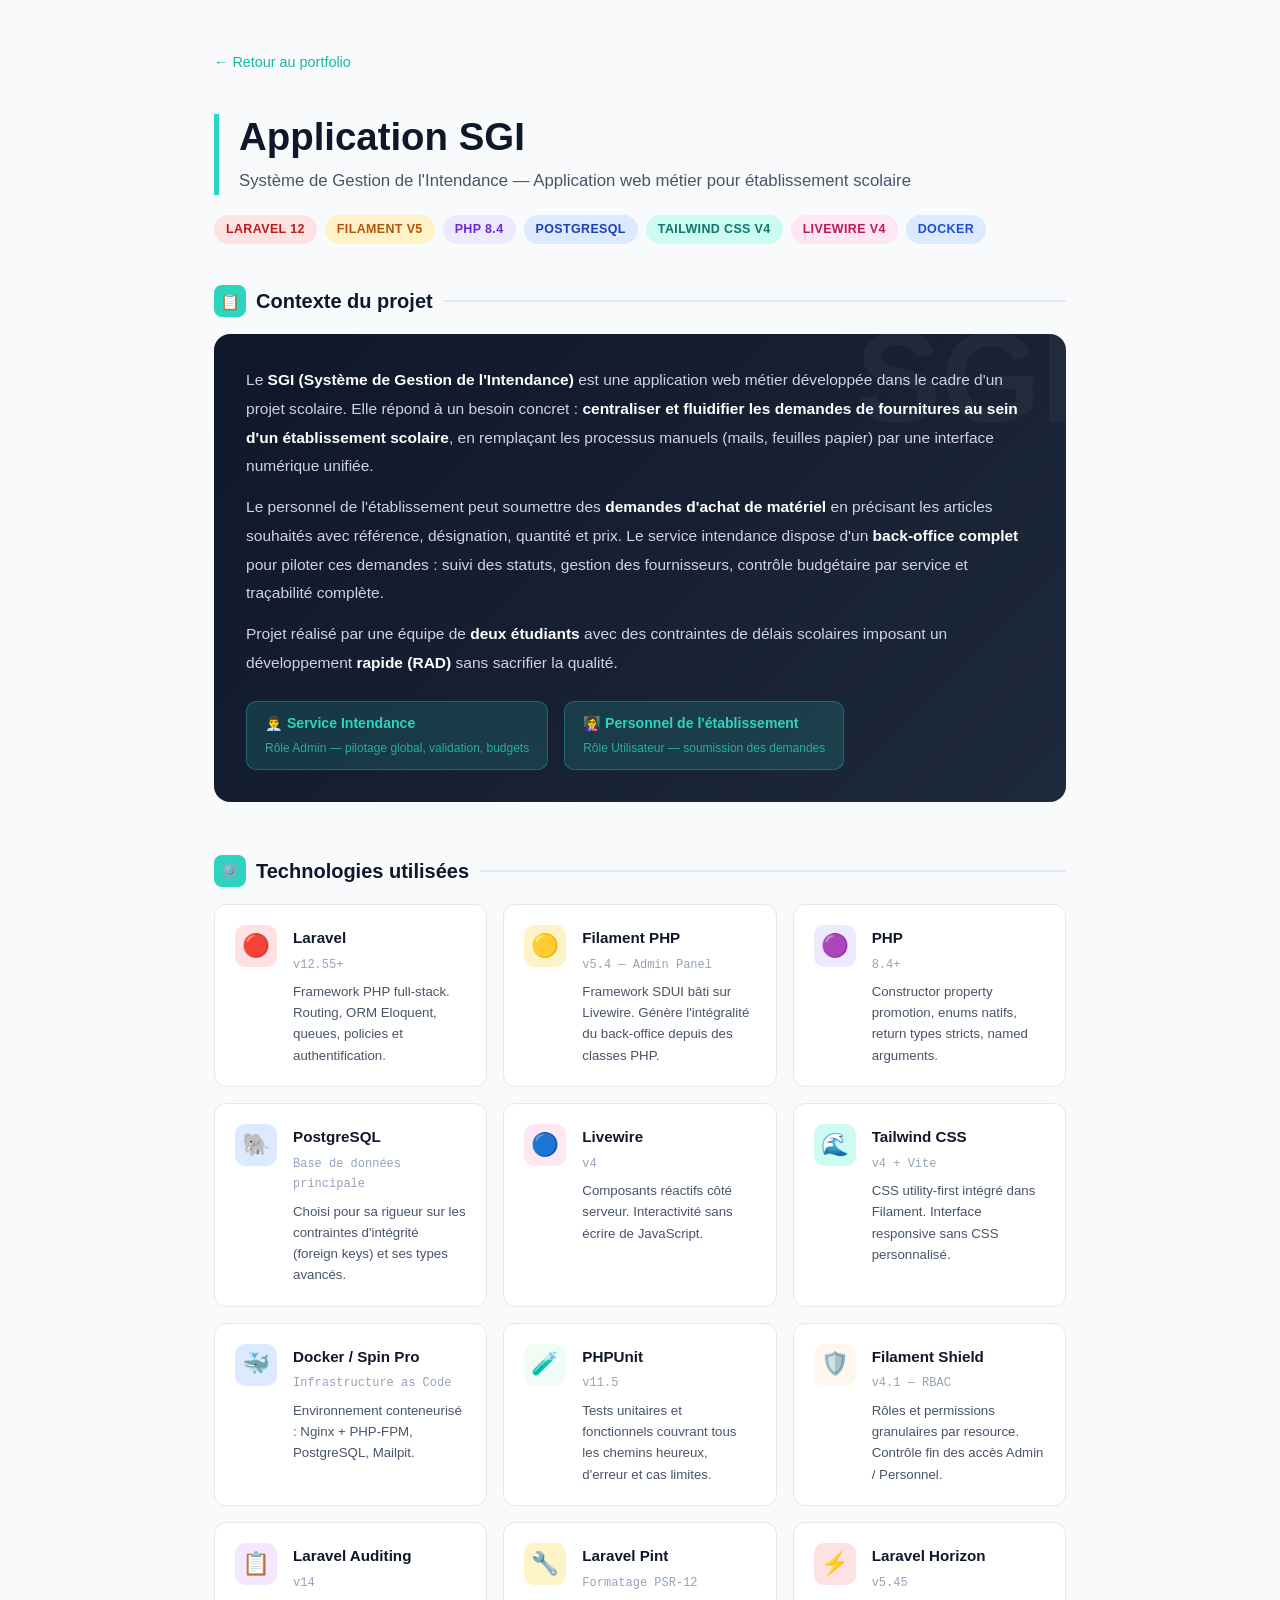
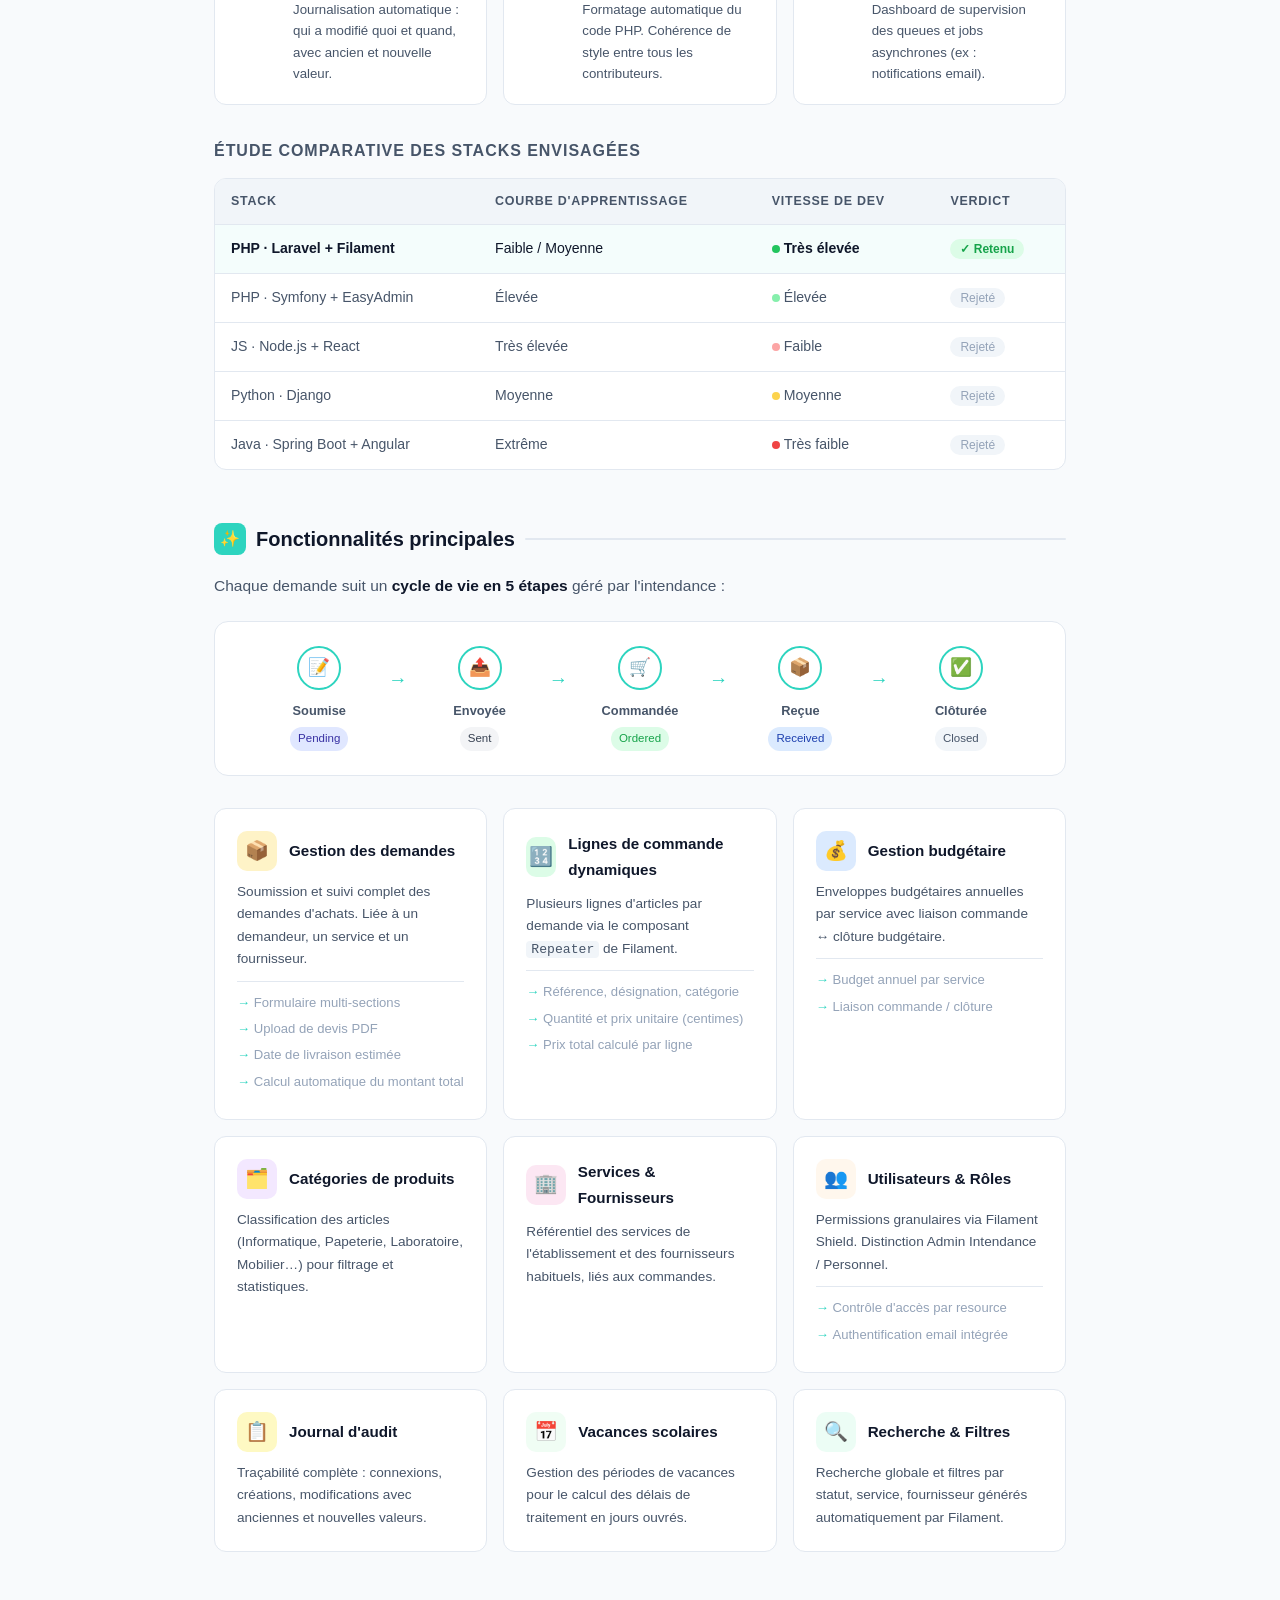
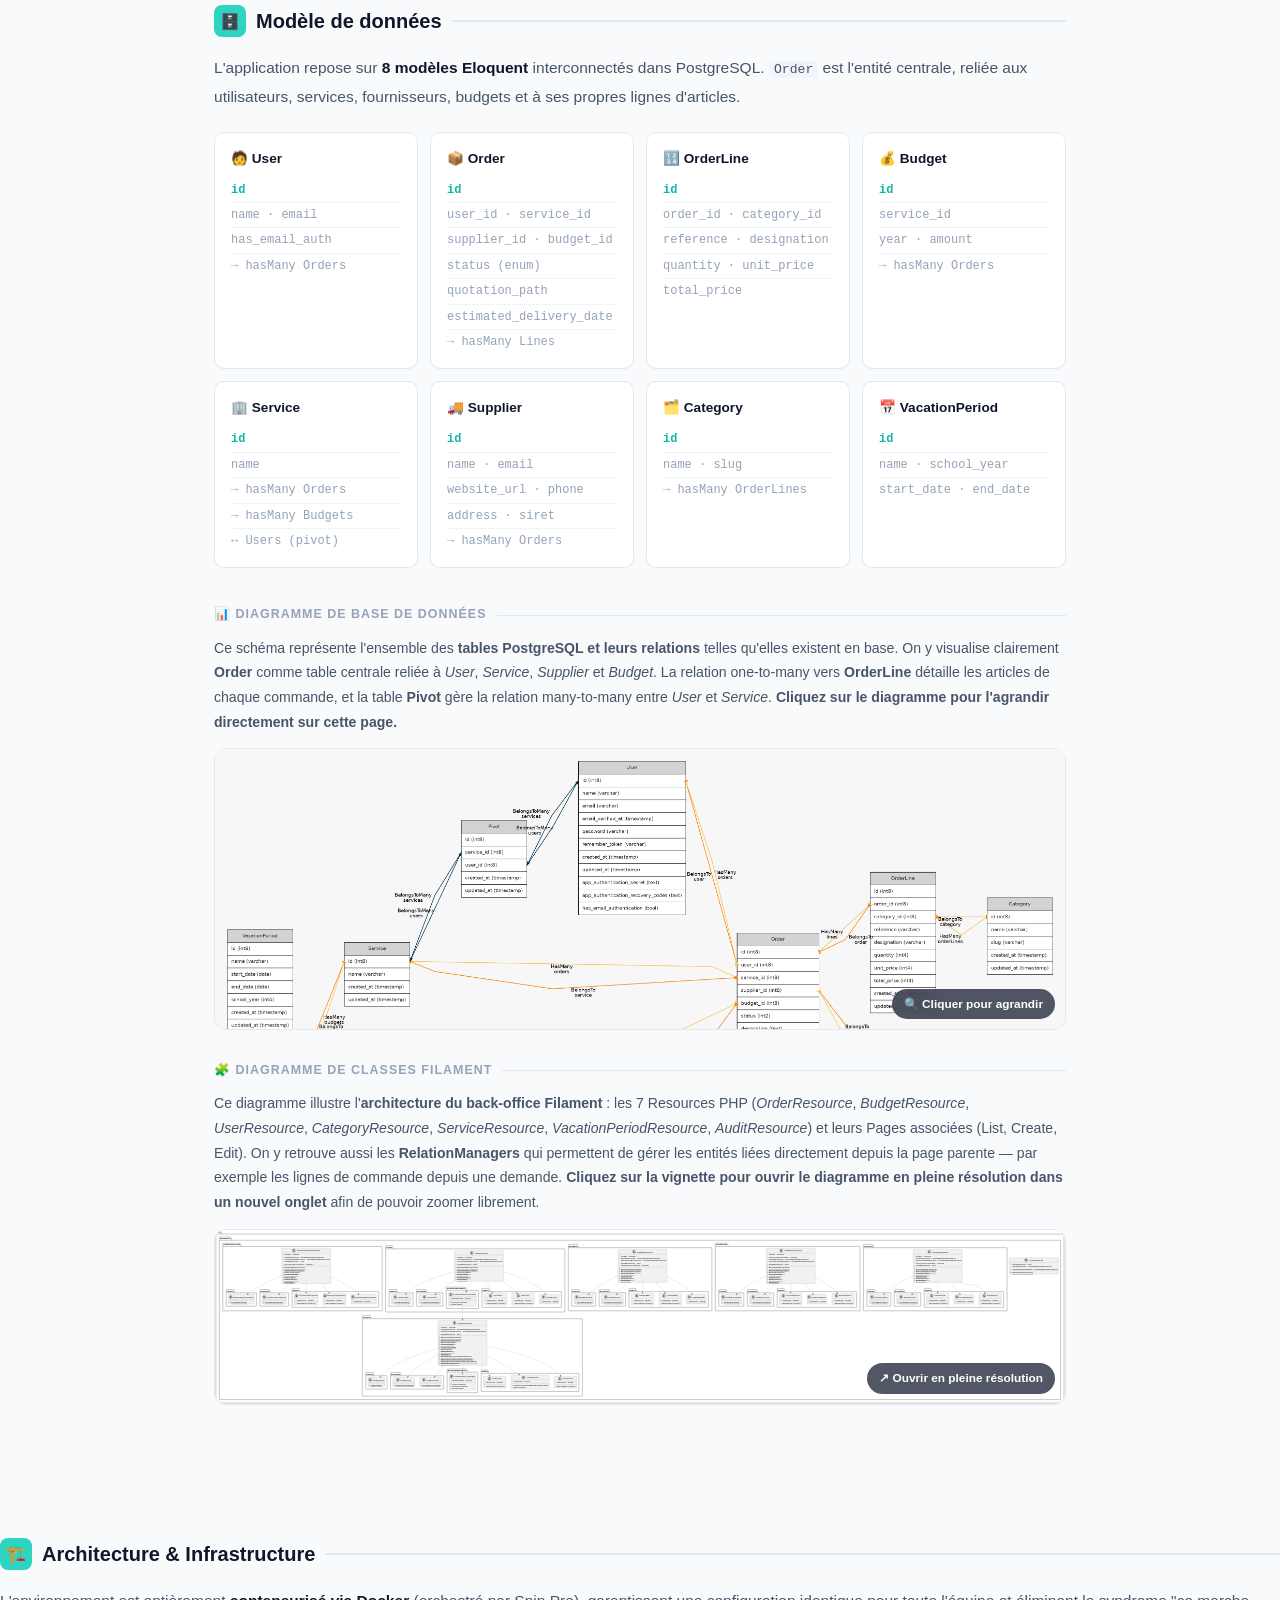
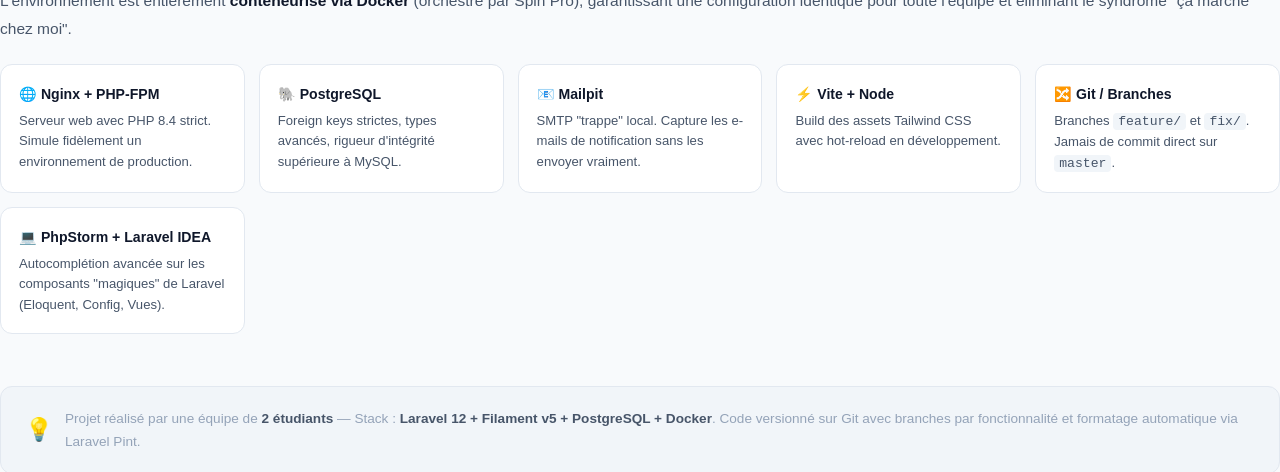
==== commit 28ed687b: "Add initial implementation of the invoice submission portal for Spie Batignolles - Created a new HTM" ====
--- a/appSgi.html
+++ b/appSgi.html
@@ -4,352 +4,217 @@
     <meta charset="UTF-8">
     <meta name="viewport" content="width=device-width, initial-scale=1.0">
     <title>Application SGI — Système de Gestion de l'Intendance</title>
-    <style>
-        :root {
-            --accent: #2dd4bf; --accent-dark: #14b8a6;
-            --bg: #f8fafc; --surface: #ffffff; --surface-alt: #f1f5f9;
-            --border: #e2e8f0; --text-primary: #0f172a;
-            --text-secondary: #475569; --text-muted: #94a3b8;
-        }
-        * { box-sizing: border-box; margin: 0; padding: 0; }
-        body { font-family: -apple-system, BlinkMacSystemFont, 'Segoe UI', Roboto, sans-serif; background: var(--bg); color: var(--text-primary); line-height: 1.7; }
-        .page-wrapper { max-width: 900px; margin: 0 auto; padding: 48px 24px 80px; }
-        .back-link { display: inline-flex; align-items: center; gap: 8px; color: var(--accent-dark); text-decoration: none; font-weight: 500; font-size: 0.9rem; margin-bottom: 40px; transition: color 0.2s; }
-        .back-link:hover { color: var(--accent); }
-        .project-header { border-left: 5px solid var(--accent); padding-left: 20px; margin-bottom: 12px; }
-        .project-header h1 { font-size: 2.4rem; font-weight: 800; color: var(--text-primary); line-height: 1.2; }
-        .project-header .subtitle { color: var(--text-secondary); font-size: 1.05rem; margin-top: 6px; }
-        .tags { display: flex; flex-wrap: wrap; gap: 8px; margin: 20px 0 40px; }
-        .tag { font-size: 0.78rem; font-weight: 600; padding: 4px 12px; border-radius: 99px; letter-spacing: 0.03em; text-transform: uppercase; }
-        .tag.laravel  { background: #fee2e2; color: #b91c1c; }
-        .tag.filament { background: #fef3c7; color: #b45309; }
-        .tag.php      { background: #ede9fe; color: #6d28d9; }
-        .tag.postgres { background: #dbeafe; color: #1e40af; }
-        .tag.tailwind { background: #ccfbf1; color: #0f766e; }
-        .tag.docker   { background: #dbeafe; color: #1d4ed8; }
-        .tag.livewire { background: #fce7f3; color: #be185d; }
-        section { margin-bottom: 52px; }
-        .section-title { font-size: 1.25rem; font-weight: 700; color: var(--text-primary); margin-bottom: 16px; display: flex; align-items: center; gap: 10px; }
-        .section-title::after { content: ''; flex: 1; height: 2px; background: var(--border); border-radius: 99px; }
-        .section-icon { width: 32px; height: 32px; background: var(--accent); border-radius: 8px; display: inline-flex; align-items: center; justify-content: center; font-size: 1rem; flex-shrink: 0; }
-        .prose { color: var(--text-secondary); font-size: 0.97rem; line-height: 1.85; }
-        .prose strong { color: var(--text-primary); font-weight: 600; }
-        code { background: var(--surface-alt); padding: 1px 5px; border-radius: 4px; font-size: 0.82rem; font-family: 'SF Mono','Fira Code',monospace; }
-        /* Context card */
-        .context-card { background: linear-gradient(135deg, #0f172a 0%, #1e293b 100%); border-radius: 16px; padding: 32px; position: relative; overflow: hidden; }
-        .context-card::before { content: 'SGI'; position: absolute; right: -10px; top: -20px; font-size: 8rem; font-weight: 900; color: rgba(255,255,255,0.04); line-height: 1; user-select: none; }
-        .context-card p { color: #cbd5e1; line-height: 1.85; font-size: 0.97rem; }
-        .context-card p + p { margin-top: 12px; }
-        .context-card strong { color: #fff; }
-        .context-card .actors { display: flex; gap: 16px; margin-top: 24px; flex-wrap: wrap; }
-        .actor-chip { background: rgba(45,212,191,0.15); border: 1px solid rgba(45,212,191,0.3); color: var(--accent); border-radius: 10px; padding: 10px 18px; font-size: 0.88rem; font-weight: 600; }
-        .actor-chip .role { font-size: 0.75rem; opacity: 0.75; display: block; font-weight: 400; margin-top: 2px; }
-        /* Tech grid */
-        .tech-grid { display: grid; grid-template-columns: repeat(auto-fill, minmax(260px, 1fr)); gap: 16px; }
-        .tech-card { background: var(--surface); border: 1px solid var(--border); border-radius: 12px; padding: 20px; display: flex; gap: 16px; align-items: flex-start; transition: box-shadow 0.2s, border-color 0.2s; }
-        .tech-card:hover { box-shadow: 0 4px 16px rgba(0,0,0,0.07); border-color: var(--accent); }
-        .tech-icon { width: 42px; height: 42px; border-radius: 10px; display: flex; align-items: center; justify-content: center; font-size: 1.4rem; flex-shrink: 0; }
-        .tech-card h3 { font-size: 0.95rem; font-weight: 700; color: var(--text-primary); margin-bottom: 4px; }
-        .tech-card .version { font-size: 0.75rem; color: var(--text-muted); margin-bottom: 6px; font-family: monospace; }
-        .tech-card p { font-size: 0.83rem; color: var(--text-secondary); line-height: 1.6; }
-        /* Table */
-        .table-wrapper { overflow-x: auto; border-radius: 12px; border: 1px solid var(--border); background: var(--surface); }
-        table { width: 100%; border-collapse: collapse; font-size: 0.88rem; }
-        thead { background: var(--surface-alt); }
-        th { padding: 12px 16px; text-align: left; font-weight: 700; color: var(--text-secondary); font-size: 0.78rem; text-transform: uppercase; letter-spacing: 0.06em; border-bottom: 1px solid var(--border); }
-        td { padding: 12px 16px; border-bottom: 1px solid var(--border); color: var(--text-secondary); vertical-align: middle; }
-        tr:last-child td { border-bottom: none; }
-        tr.selected-row { background: rgba(45,212,191,0.05); }
-        tr.selected-row td { color: var(--text-primary); }
-        .verdict-retained { background: #dcfce7; color: #16a34a; font-weight: 700; font-size: 0.75rem; padding: 3px 10px; border-radius: 99px; white-space: nowrap; }
-        .verdict-rejected { background: var(--surface-alt); color: var(--text-muted); font-size: 0.75rem; padding: 3px 10px; border-radius: 99px; white-space: nowrap; }
-        .speed-dot { display: inline-block; width: 8px; height: 8px; border-radius: 50%; margin-right: 4px; }
-        /* Features */
-        .features-grid { display: grid; grid-template-columns: repeat(auto-fill, minmax(260px, 1fr)); gap: 16px; }
-        .feature-card { background: var(--surface); border: 1px solid var(--border); border-radius: 12px; padding: 22px; transition: box-shadow 0.2s; }
-        .feature-card:hover { box-shadow: 0 4px 16px rgba(0,0,0,0.07); }
-        .feature-header { display: flex; align-items: center; gap: 12px; margin-bottom: 10px; }
-        .feature-emoji { width: 40px; height: 40px; border-radius: 10px; display: flex; align-items: center; justify-content: center; font-size: 1.2rem; }
-        .feature-card h3 { font-size: 0.95rem; font-weight: 700; color: var(--text-primary); }
-        .feature-card p { font-size: 0.85rem; color: var(--text-secondary); line-height: 1.65; }
-        .feature-detail { margin-top: 10px; font-size: 0.82rem; color: var(--text-muted); border-top: 1px solid var(--border); padding-top: 10px; list-style: none; }
-        .feature-detail li { margin-bottom: 4px; }
-        .feature-detail li::before { content: '→ '; color: var(--accent); font-weight: 700; }
-        /* Workflow */
-        .workflow { display: flex; flex-wrap: wrap; background: var(--surface); border: 1px solid var(--border); border-radius: 14px; padding: 24px; margin-bottom: 32px; justify-content: space-around; }
-        .workflow-step { flex: 1; min-width: 120px; text-align: center; position: relative; }
-        .workflow-step:not(:last-child)::after { content: '→'; position: absolute; right: -8px; top: 18px; color: var(--accent); font-size: 1.2rem; font-weight: 700; }
-        .step-circle { width: 44px; height: 44px; border-radius: 50%; background: var(--surface); border: 2px solid var(--accent); display: flex; align-items: center; justify-content: center; margin: 0 auto 10px; font-size: 1.1rem; }
-        .step-label { font-size: 0.8rem; font-weight: 600; color: var(--text-secondary); }
-        .step-status { display: inline-block; margin-top: 6px; font-size: 0.72rem; padding: 2px 8px; border-radius: 99px; }
-        /* Infra */
-        .infra-grid { display: grid; grid-template-columns: repeat(auto-fill, minmax(220px, 1fr)); gap: 14px; }
-        .infra-card { background: var(--surface); border: 1px solid var(--border); border-radius: 12px; padding: 18px; }
-        .infra-card h4 { font-size: 0.88rem; font-weight: 700; color: var(--text-primary); margin-bottom: 4px; }
-        .infra-card p { font-size: 0.82rem; color: var(--text-secondary); line-height: 1.55; }
-        /* Models */
-        .model-grid { display: grid; grid-template-columns: repeat(auto-fill, minmax(180px, 1fr)); gap: 12px; }
-        .model-card { background: var(--surface); border: 1px solid var(--border); border-radius: 10px; padding: 14px 16px; }
-        .model-card h4 { font-size: 0.85rem; font-weight: 700; color: var(--text-primary); margin-bottom: 8px; }
-        .model-fields { list-style: none; }
-        .model-fields li { font-size: 0.75rem; color: var(--text-muted); font-family: 'SF Mono','Fira Code',monospace; padding: 2px 0; border-bottom: 1px dotted var(--border); }
-        .model-fields li:last-child { border-bottom: none; }
-        .field-key { color: var(--accent-dark); font-weight: 700; }
-        /* Improvements */
-        .improvements-list { display: flex; flex-direction: column; gap: 14px; }
-        .improvement-item { background: var(--surface); border: 1px solid var(--border); border-left: 4px solid transparent; border-radius: 0 12px 12px 0; padding: 18px 20px; display: flex; gap: 16px; align-items: flex-start; }
-        .improvement-item.priority-high   { border-left-color: #ef4444; }
-        .improvement-item.priority-medium { border-left-color: #f97316; }
-        .improvement-item.priority-low    { border-left-color: #22c55e; }
-        .improvement-badge { flex-shrink: 0; font-size: 0.7rem; font-weight: 700; padding: 3px 10px; border-radius: 99px; text-transform: uppercase; margin-top: 2px; }
-        .badge-high   { background: #fee2e2; color: #b91c1c; }
-        .badge-medium { background: #fff7ed; color: #c2410c; }
-        .badge-low    { background: #dcfce7; color: #16a34a; }
-        .improvement-content h4 { font-size: 0.93rem; font-weight: 700; color: var(--text-primary); margin-bottom: 4px; }
-        .improvement-content p  { font-size: 0.85rem; color: var(--text-secondary); line-height: 1.65; }
-
-        /* ══ DIAGRAMMES ══ */
-        .diagram-block { margin-top: 36px; }
-        .diagram-label { font-size: 0.78rem; font-weight: 700; text-transform: uppercase; letter-spacing: 0.08em; color: var(--text-muted); margin-bottom: 10px; display: flex; align-items: center; gap: 10px; }
-        .diagram-label::after { content: ''; flex: 1; height: 1px; background: var(--border); }
-        .diagram-desc { font-size: 0.88rem; color: var(--text-secondary); line-height: 1.75; margin-bottom: 14px; }
-        .diagram-thumb { position: relative; border-radius: 12px; overflow: hidden; border: 1px solid var(--border); background: #fff; transition: box-shadow 0.25s, border-color 0.25s; }
-        .diagram-thumb img { width: 100%; height: auto; display: block; max-height: 280px; object-fit: cover; object-position: top left; }
-        .diagram-thumb .hint { position: absolute; bottom: 10px; right: 10px; background: rgba(15,23,42,0.72); color: #fff; font-size: 0.74rem; font-weight: 600; padding: 5px 12px; border-radius: 99px; backdrop-filter: blur(4px); pointer-events: none; }
-        /* Lightbox trigger */
-        .diagram-thumb.lb-trigger { cursor: zoom-in; }
-        .diagram-thumb.lb-trigger:hover { box-shadow: 0 6px 28px rgba(0,0,0,0.13); border-color: var(--accent); }
-        /* Filament link */
-        a.diagram-link { display: block; text-decoration: none; }
-        a.diagram-link .diagram-thumb:hover { box-shadow: 0 6px 28px rgba(0,0,0,0.13); border-color: #a78bfa; cursor: alias; }
-        .open-btn { display: inline-flex; align-items: center; gap: 8px; margin-top: 12px; color: #7c3aed; font-size: 0.88rem; font-weight: 600; padding: 8px 18px; border: 1px solid #a78bfa; border-radius: 8px; text-decoration: none; transition: background 0.2s, color 0.2s; }
-        .open-btn:hover { background: #7c3aed; color: #fff; }
-
-        /* ══ LIGHTBOX ══ */
-        #lb { display: none; position: fixed; inset: 0; z-index: 9999; background: rgba(8,12,24,0.93); align-items: center; justify-content: center; padding: 20px; backdrop-filter: blur(6px); cursor: zoom-out; }
-        #lb.on { display: flex; }
-        #lb img { max-width: 96vw; max-height: 92vh; border-radius: 10px; box-shadow: 0 24px 80px rgba(0,0,0,0.7); cursor: default; user-select: none; }
-        #lb-x { position: absolute; top: 18px; right: 22px; color: #fff; font-size: 2rem; line-height: 1; cursor: pointer; opacity: 0.6; background: none; border: none; transition: opacity 0.2s; }
-        #lb-x:hover { opacity: 1; }
-        #lb-cap { position: absolute; bottom: 16px; left: 50%; transform: translateX(-50%); color: rgba(255,255,255,0.45); font-size: 0.8rem; pointer-events: none; white-space: nowrap; }
-
-        .footer-note { background: var(--surface-alt); border: 1px solid var(--border); border-radius: 12px; padding: 20px 24px; font-size: 0.85rem; color: var(--text-muted); display: flex; align-items: center; gap: 12px; }
-        @media (max-width: 600px) {
-            .project-header h1 { font-size: 1.8rem; }
-            .tech-grid, .features-grid, .model-grid { grid-template-columns: 1fr; }
-            .workflow-step::after { display: none; }
-        }
-    </style>
+    <link rel="stylesheet" href="../CSS/styleAppSgi.css">
 </head>
 <body>
 
-<!-- LIGHTBOX -->
-<div id="lb" onclick="if(event.target===this)lbClose()">
-    <button id="lb-x" onclick="lbClose()">✕</button>
-    <img id="lb-img" src="" alt="">
-    <span id="lb-cap"></span>
-</div>
-
-<div class="page-wrapper">
-
-    <a href="index.html" class="back-link">← Retour au portfolio</a>
-
-    <div class="project-header">
-        <h1>Application SGI</h1>
-        <p class="subtitle">Système de Gestion de l'Intendance — Application web métier pour établissement scolaire</p>
+    <!-- LIGHTBOX -->
+    <div id="lb" onclick="if(event.target===this)lbClose()">
+        <button id="lb-x" onclick="lbClose()">✕</button>
+        <img id="lb-img" src="" alt="">
+        <span id="lb-cap"></span>
     </div>
-    <div class="tags">
-        <span class="tag laravel">Laravel 12</span>
-        <span class="tag filament">Filament v5</span>
-        <span class="tag php">PHP 8.4</span>
-        <span class="tag postgres">PostgreSQL</span>
-        <span class="tag tailwind">Tailwind CSS v4</span>
-        <span class="tag livewire">Livewire v4</span>
-        <span class="tag docker">Docker</span>
+
+    <div class="page-wrapper">
+
+        <a href="index.html" class="back-link">← Retour au portfolio</a>
+
+        <div class="project-header">
+            <h1>Application SGI</h1>
+            <p class="subtitle">Système de Gestion de l'Intendance — Application web métier pour établissement scolaire</p>
+        </div>
+        <div class="tags">
+            <span class="tag laravel">Laravel 12</span>
+            <span class="tag filament">Filament v5</span>
+            <span class="tag php">PHP 8.4</span>
+            <span class="tag postgres">PostgreSQL</span>
+            <span class="tag tailwind">Tailwind CSS v4</span>
+            <span class="tag livewire">Livewire v4</span>
+            <span class="tag docker">Docker</span>
+        </div>
+
+        <!-- ══ 1. CONTEXTE ══ -->
+        <section>
+            <h2 class="section-title"><span class="section-icon">📋</span>Contexte du projet</h2>
+            <div class="context-card">
+                <p>Le <strong>SGI (Système de Gestion de l'Intendance)</strong> est une application web métier développée dans le cadre d'un projet scolaire. Elle répond à un besoin concret : <strong>centraliser et fluidifier les demandes de fournitures au sein d'un établissement scolaire</strong>, en remplaçant les processus manuels (mails, feuilles papier) par une interface numérique unifiée.</p>
+                <p>Le personnel de l'établissement peut soumettre des <strong>demandes d'achat de matériel</strong> en précisant les articles souhaités avec référence, désignation, quantité et prix. Le service intendance dispose d'un <strong>back-office complet</strong> pour piloter ces demandes : suivi des statuts, gestion des fournisseurs, contrôle budgétaire par service et traçabilité complète.</p>
+                <p>Projet réalisé par une équipe de <strong>deux étudiants</strong> avec des contraintes de délais scolaires imposant un développement <strong>rapide (RAD)</strong> sans sacrifier la qualité.</p>
+                <div class="actors">
+                    <div class="actor-chip">👨‍💼 Service Intendance<span class="role">Rôle Admin — pilotage global, validation, budgets</span></div>
+                    <div class="actor-chip">👩‍🏫 Personnel de l'établissement<span class="role">Rôle Utilisateur — soumission des demandes</span></div>
+                </div>
+            </div>
+        </section>
+
+        <!-- ══ 2. TECHNOLOGIES ══ -->
+        <section>
+            <h2 class="section-title"><span class="section-icon">⚙️</span>Technologies utilisées</h2>
+            <div class="tech-grid">
+                <div class="tech-card"><div class="tech-icon" style="background:#fee2e2">🔴</div><div><h3>Laravel</h3><div class="version">v12.55+</div><p>Framework PHP full-stack. Routing, ORM Eloquent, queues, policies et authentification.</p></div></div>
+                <div class="tech-card"><div class="tech-icon" style="background:#fef3c7">🟡</div><div><h3>Filament PHP</h3><div class="version">v5.4 — Admin Panel</div><p>Framework SDUI bâti sur Livewire. Génère l'intégralité du back-office depuis des classes PHP.</p></div></div>
+                <div class="tech-card"><div class="tech-icon" style="background:#ede9fe">🟣</div><div><h3>PHP</h3><div class="version">8.4+</div><p>Constructor property promotion, enums natifs, return types stricts, named arguments.</p></div></div>
+                <div class="tech-card"><div class="tech-icon" style="background:#dbeafe">🐘</div><div><h3>PostgreSQL</h3><div class="version">Base de données principale</div><p>Choisi pour sa rigueur sur les contraintes d'intégrité (foreign keys) et ses types avancés.</p></div></div>
+                <div class="tech-card"><div class="tech-icon" style="background:#fce7f3">🔵</div><div><h3>Livewire</h3><div class="version">v4</div><p>Composants réactifs côté serveur. Interactivité sans écrire de JavaScript.</p></div></div>
+                <div class="tech-card"><div class="tech-icon" style="background:#ccfbf1">🌊</div><div><h3>Tailwind CSS</h3><div class="version">v4 + Vite</div><p>CSS utility-first intégré dans Filament. Interface responsive sans CSS personnalisé.</p></div></div>
+                <div class="tech-card"><div class="tech-icon" style="background:#dbeafe">🐳</div><div><h3>Docker / Spin Pro</h3><div class="version">Infrastructure as Code</div><p>Environnement conteneurisé : Nginx + PHP-FPM, PostgreSQL, Mailpit.</p></div></div>
+                <div class="tech-card"><div class="tech-icon" style="background:#f0fdf4">🧪</div><div><h3>PHPUnit</h3><div class="version">v11.5</div><p>Tests unitaires et fonctionnels couvrant tous les chemins heureux, d'erreur et cas limites.</p></div></div>
+                <div class="tech-card"><div class="tech-icon" style="background:#fff7ed">🛡️</div><div><h3>Filament Shield</h3><div class="version">v4.1 — RBAC</div><p>Rôles et permissions granulaires par resource. Contrôle fin des accès Admin / Personnel.</p></div></div>
+                <div class="tech-card"><div class="tech-icon" style="background:#f3e8ff">📋</div><div><h3>Laravel Auditing</h3><div class="version">v14</div><p>Journalisation automatique : qui a modifié quoi et quand, avec ancien et nouvelle valeur.</p></div></div>
+                <div class="tech-card"><div class="tech-icon" style="background:#fef3c7">🔧</div><div><h3>Laravel Pint</h3><div class="version">Formatage PSR-12</div><p>Formatage automatique du code PHP. Cohérence de style entre tous les contributeurs.</p></div></div>
+                <div class="tech-card"><div class="tech-icon" style="background:#fee2e2">⚡</div><div><h3>Laravel Horizon</h3><div class="version">v5.45</div><p>Dashboard de supervision des queues et jobs asynchrones (ex : notifications email).</p></div></div>
+            </div>
+            <h3 style="font-size:1rem;font-weight:700;color:var(--text-secondary);margin:32px 0 14px;text-transform:uppercase;letter-spacing:0.06em;">Étude comparative des stacks envisagées</h3>
+            <div class="table-wrapper">
+                <table>
+                    <thead><tr><th>Stack</th><th>Courbe d'apprentissage</th><th>Vitesse de dev</th><th>Verdict</th></tr></thead>
+                    <tbody>
+                        <tr class="selected-row"><td><strong>PHP · Laravel + Filament</strong></td><td>Faible / Moyenne</td><td><span class="speed-dot" style="background:#22c55e"></span><strong>Très élevée</strong></td><td><span class="verdict-retained">✓ Retenu</span></td></tr>
+                        <tr><td>PHP · Symfony + EasyAdmin</td><td>Élevée</td><td><span class="speed-dot" style="background:#86efac"></span>Élevée</td><td><span class="verdict-rejected">Rejeté</span></td></tr>
+                        <tr><td>JS · Node.js + React</td><td>Très élevée</td><td><span class="speed-dot" style="background:#fca5a5"></span>Faible</td><td><span class="verdict-rejected">Rejeté</span></td></tr>
+                        <tr><td>Python · Django</td><td>Moyenne</td><td><span class="speed-dot" style="background:#fcd34d"></span>Moyenne</td><td><span class="verdict-rejected">Rejeté</span></td></tr>
+                        <tr><td>Java · Spring Boot + Angular</td><td>Extrême</td><td><span class="speed-dot" style="background:#ef4444"></span>Très faible</td><td><span class="verdict-rejected">Rejeté</span></td></tr>
+                    </tbody>
+                </table>
+            </div>
+        </section>
+
+        <!-- ══ 3. FONCTIONNALITÉS ══ -->
+        <section>
+            <h2 class="section-title"><span class="section-icon">✨</span>Fonctionnalités principales</h2>
+            <p class="prose" style="margin-bottom:20px;">Chaque demande suit un <strong>cycle de vie en 5 étapes</strong> géré par l'intendance :</p>
+            <div class="workflow">
+                <div class="workflow-step"><div class="step-circle">📝</div><div class="step-label">Soumise</div><span class="step-status" style="background:#e0e7ff;color:#3730a3">Pending</span></div>
+                <div class="workflow-step"><div class="step-circle">📤</div><div class="step-label">Envoyée</div><span class="step-status" style="background:#f3f4f6;color:#374151">Sent</span></div>
+                <div class="workflow-step"><div class="step-circle">🛒</div><div class="step-label">Commandée</div><span class="step-status" style="background:#dcfce7;color:#16a34a">Ordered</span></div>
+                <div class="workflow-step"><div class="step-circle">📦</div><div class="step-label">Reçue</div><span class="step-status" style="background:#dbeafe;color:#1e40af">Received</span></div>
+                <div class="workflow-step"><div class="step-circle">✅</div><div class="step-label">Clôturée</div><span class="step-status" style="background:#f1f5f9;color:#475569">Closed</span></div>
+            </div>
+            <div class="features-grid">
+                <div class="feature-card"><div class="feature-header"><div class="feature-emoji" style="background:#fef3c7">📦</div><h3>Gestion des demandes</h3></div><p>Soumission et suivi complet des demandes d'achats. Liée à un demandeur, un service et un fournisseur.</p><ul class="feature-detail"><li>Formulaire multi-sections</li><li>Upload de devis PDF</li><li>Date de livraison estimée</li><li>Calcul automatique du montant total</li></ul></div>
+                <div class="feature-card"><div class="feature-header"><div class="feature-emoji" style="background:#dcfce7">🔢</div><h3>Lignes de commande dynamiques</h3></div><p>Plusieurs lignes d'articles par demande via le composant <code>Repeater</code> de Filament.</p><ul class="feature-detail"><li>Référence, désignation, catégorie</li><li>Quantité et prix unitaire (centimes)</li><li>Prix total calculé par ligne</li></ul></div>
+                <div class="feature-card"><div class="feature-header"><div class="feature-emoji" style="background:#dbeafe">💰</div><h3>Gestion budgétaire</h3></div><p>Enveloppes budgétaires annuelles par service avec liaison commande ↔ clôture budgétaire.</p><ul class="feature-detail"><li>Budget annuel par service</li><li>Liaison commande / clôture</li></ul></div>
+                <div class="feature-card"><div class="feature-header"><div class="feature-emoji" style="background:#f3e8ff">🗂️</div><h3>Catégories de produits</h3></div><p>Classification des articles (Informatique, Papeterie, Laboratoire, Mobilier…) pour filtrage et statistiques.</p></div>
+                <div class="feature-card"><div class="feature-header"><div class="feature-emoji" style="background:#fce7f3">🏢</div><h3>Services & Fournisseurs</h3></div><p>Référentiel des services de l'établissement et des fournisseurs habituels, liés aux commandes.</p></div>
+                <div class="feature-card"><div class="feature-header"><div class="feature-emoji" style="background:#fff7ed">👥</div><h3>Utilisateurs & Rôles</h3></div><p>Permissions granulaires via Filament Shield. Distinction Admin Intendance / Personnel.</p><ul class="feature-detail"><li>Contrôle d'accès par resource</li><li>Authentification email intégrée</li></ul></div>
+                <div class="feature-card"><div class="feature-header"><div class="feature-emoji" style="background:#fef9c3">📋</div><h3>Journal d'audit</h3></div><p>Traçabilité complète : connexions, créations, modifications avec anciennes et nouvelles valeurs.</p></div>
+                <div class="feature-card"><div class="feature-header"><div class="feature-emoji" style="background:#f0fdf4">📅</div><h3>Vacances scolaires</h3></div><p>Gestion des périodes de vacances pour le calcul des délais de traitement en jours ouvrés.</p></div>
+                <div class="feature-card"><div class="feature-header"><div class="feature-emoji" style="background:#ecfdf5">🔍</div><h3>Recherche & Filtres</h3></div><p>Recherche globale et filtres par statut, service, fournisseur générés automatiquement par Filament.</p></div>
+            </div>
+        </section>
+
+        <!-- ══ 4. MODÈLE DE DONNÉES ══ -->
+        <section>
+            <h2 class="section-title"><span class="section-icon">🗄️</span>Modèle de données</h2>
+            <div class="prose" style="margin-bottom:20px;">
+                <p>L'application repose sur <strong>8 modèles Eloquent</strong> interconnectés dans PostgreSQL. <code>Order</code> est l'entité centrale, reliée aux utilisateurs, services, fournisseurs, budgets et à ses propres lignes d'articles.</p>
+            </div>
+            <div class="model-grid">
+                <div class="model-card"><h4>🧑 User</h4><ul class="model-fields"><li><span class="field-key">id</span></li><li>name · email</li><li>has_email_auth</li><li>→ hasMany Orders</li></ul></div>
+                <div class="model-card"><h4>📦 Order</h4><ul class="model-fields"><li><span class="field-key">id</span></li><li>user_id · service_id</li><li>supplier_id · budget_id</li><li>status (enum)</li><li>quotation_path</li><li>estimated_delivery_date</li><li>→ hasMany Lines</li></ul></div>
+                <div class="model-card"><h4>🔢 OrderLine</h4><ul class="model-fields"><li><span class="field-key">id</span></li><li>order_id · category_id</li><li>reference · designation</li><li>quantity · unit_price</li><li>total_price</li></ul></div>
+                <div class="model-card"><h4>💰 Budget</h4><ul class="model-fields"><li><span class="field-key">id</span></li><li>service_id</li><li>year · amount</li><li>→ hasMany Orders</li></ul></div>
+                <div class="model-card"><h4>🏢 Service</h4><ul class="model-fields"><li><span class="field-key">id</span></li><li>name</li><li>→ hasMany Orders</li><li>→ hasMany Budgets</li><li>↔ Users (pivot)</li></ul></div>
+                <div class="model-card"><h4>🚚 Supplier</h4><ul class="model-fields"><li><span class="field-key">id</span></li><li>name · email</li><li>website_url · phone</li><li>address · siret</li><li>→ hasMany Orders</li></ul></div>
+                <div class="model-card"><h4>🗂️ Category</h4><ul class="model-fields"><li><span class="field-key">id</span></li><li>name · slug</li><li>→ hasMany OrderLines</li></ul></div>
+                <div class="model-card"><h4>📅 VacationPeriod</h4><ul class="model-fields"><li><span class="field-key">id</span></li><li>name · school_year</li><li>start_date · end_date</li></ul></div>
+            </div>
+
+            <!-- ── DIAGRAMME BDD — lightbox ── -->
+            <div class="diagram-block">
+                <div class="diagram-label">📊 Diagramme de base de données</div>
+                <p class="diagram-desc">
+                    Ce schéma représente l'ensemble des <strong>tables PostgreSQL et leurs relations</strong> telles qu'elles existent en base.
+                    On y visualise clairement <strong>Order</strong> comme table centrale reliée à <em>User</em>, <em>Service</em>, <em>Supplier</em> et <em>Budget</em>.
+                    La relation one-to-many vers <strong>OrderLine</strong> détaille les articles de chaque commande, et la table <strong>Pivot</strong>
+                    gère la relation many-to-many entre <em>User</em> et <em>Service</em>.
+                    <strong>Cliquez sur le diagramme pour l'agrandir directement sur cette page.</strong>
+                </p>
+                <div
+                    class="diagram-thumb lb-trigger"
+                    onclick="lbOpen('[data-uri]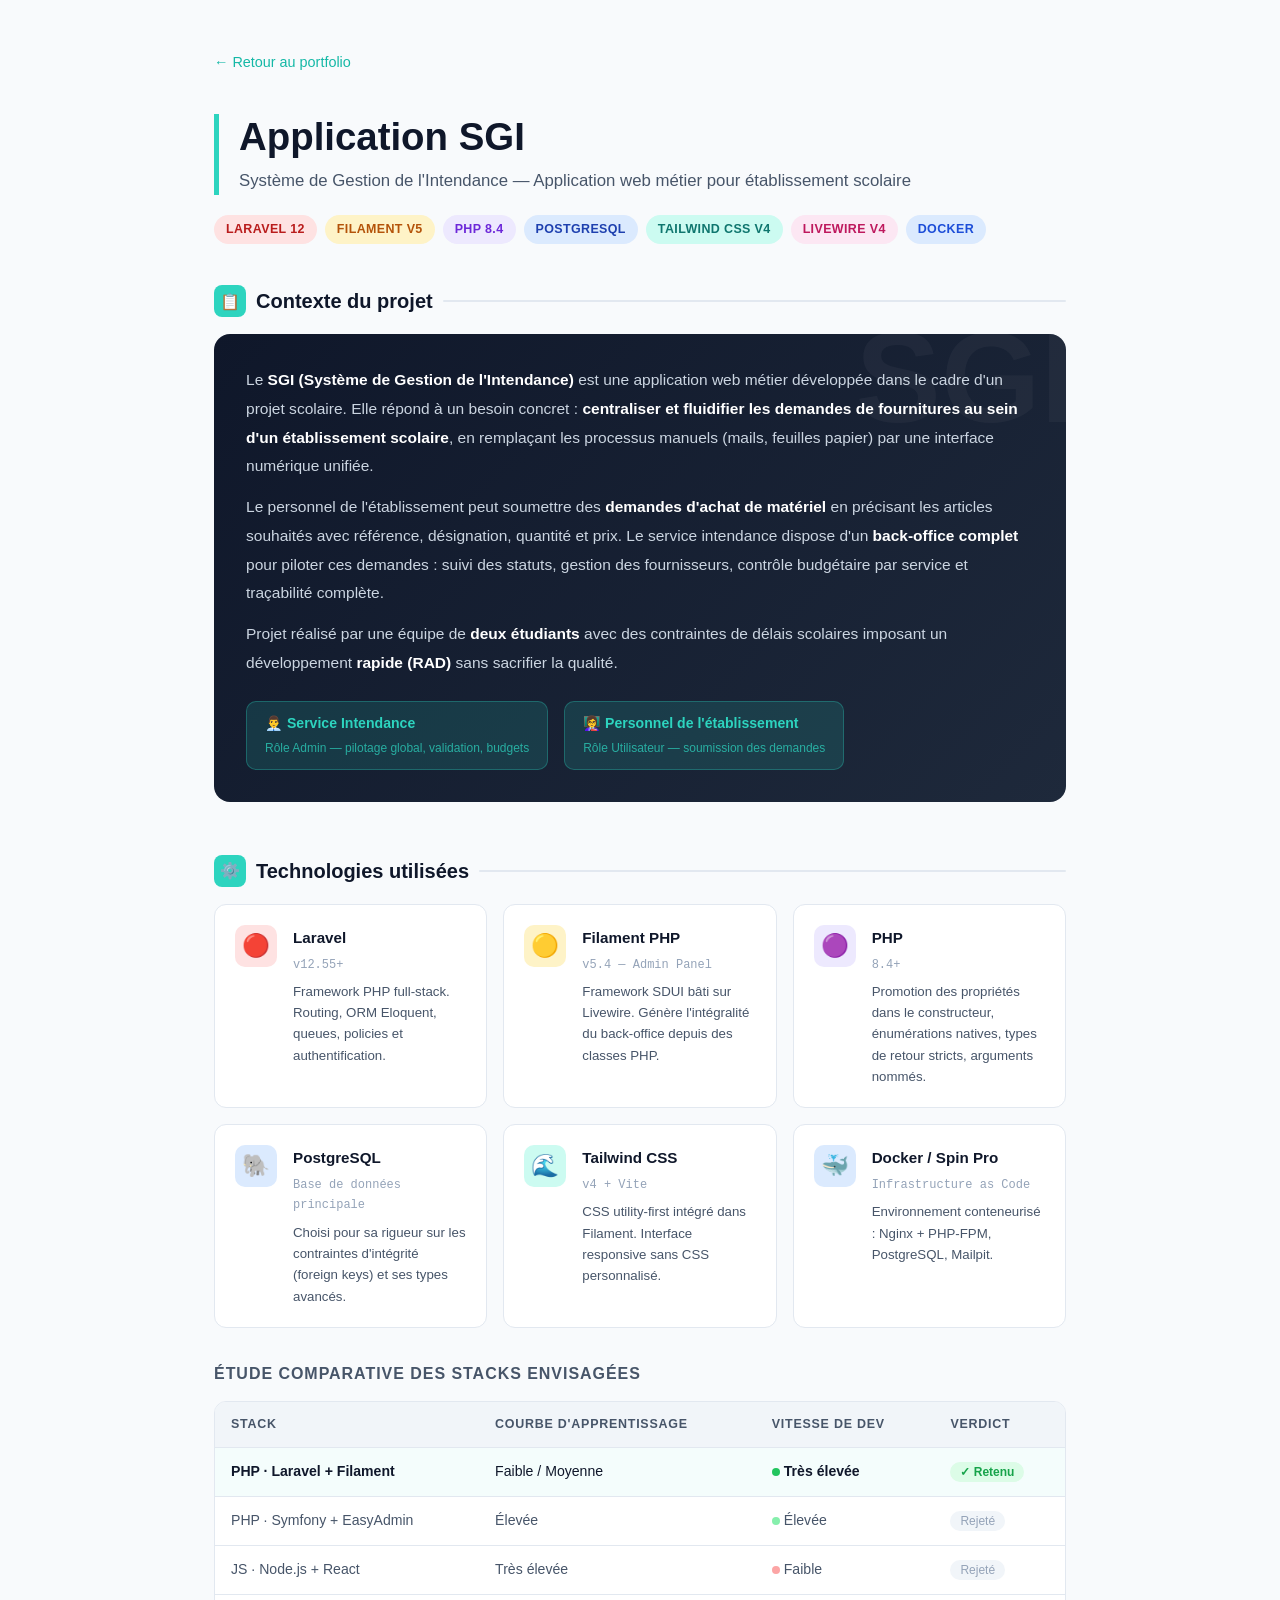
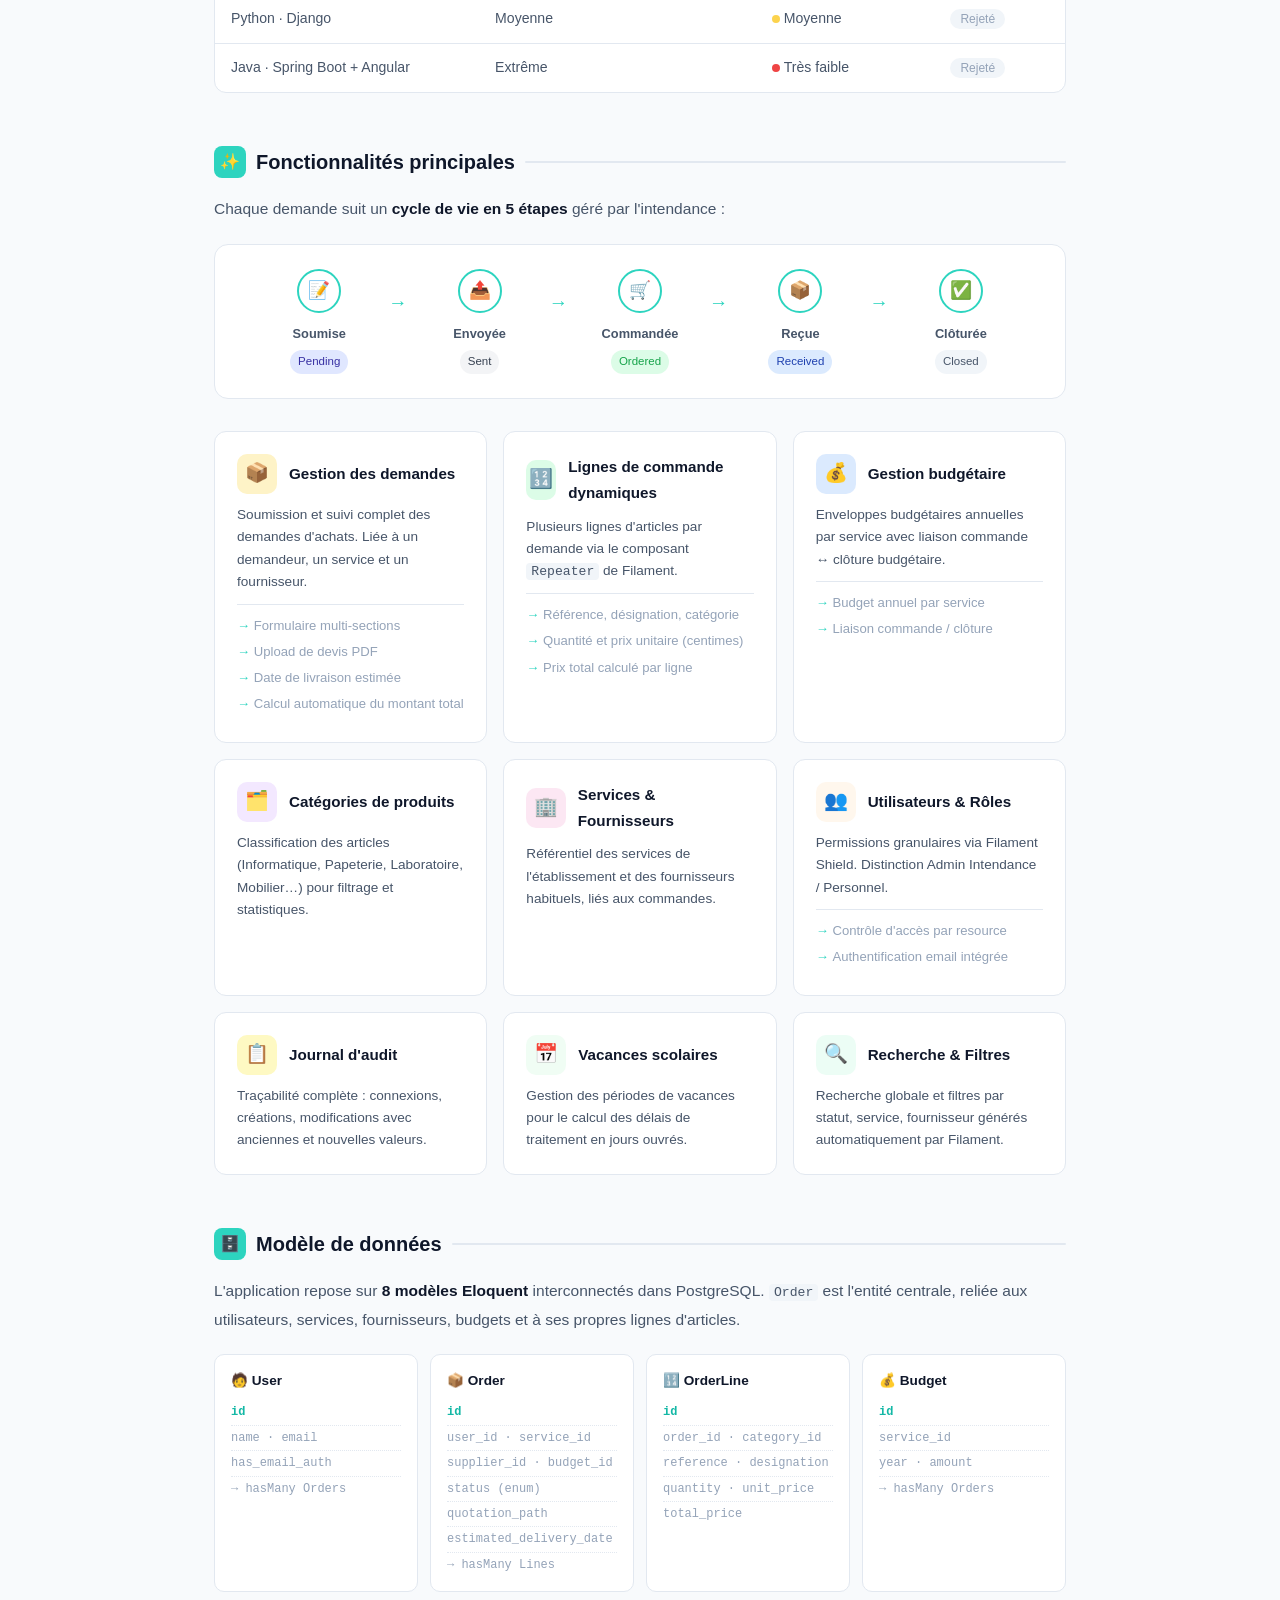
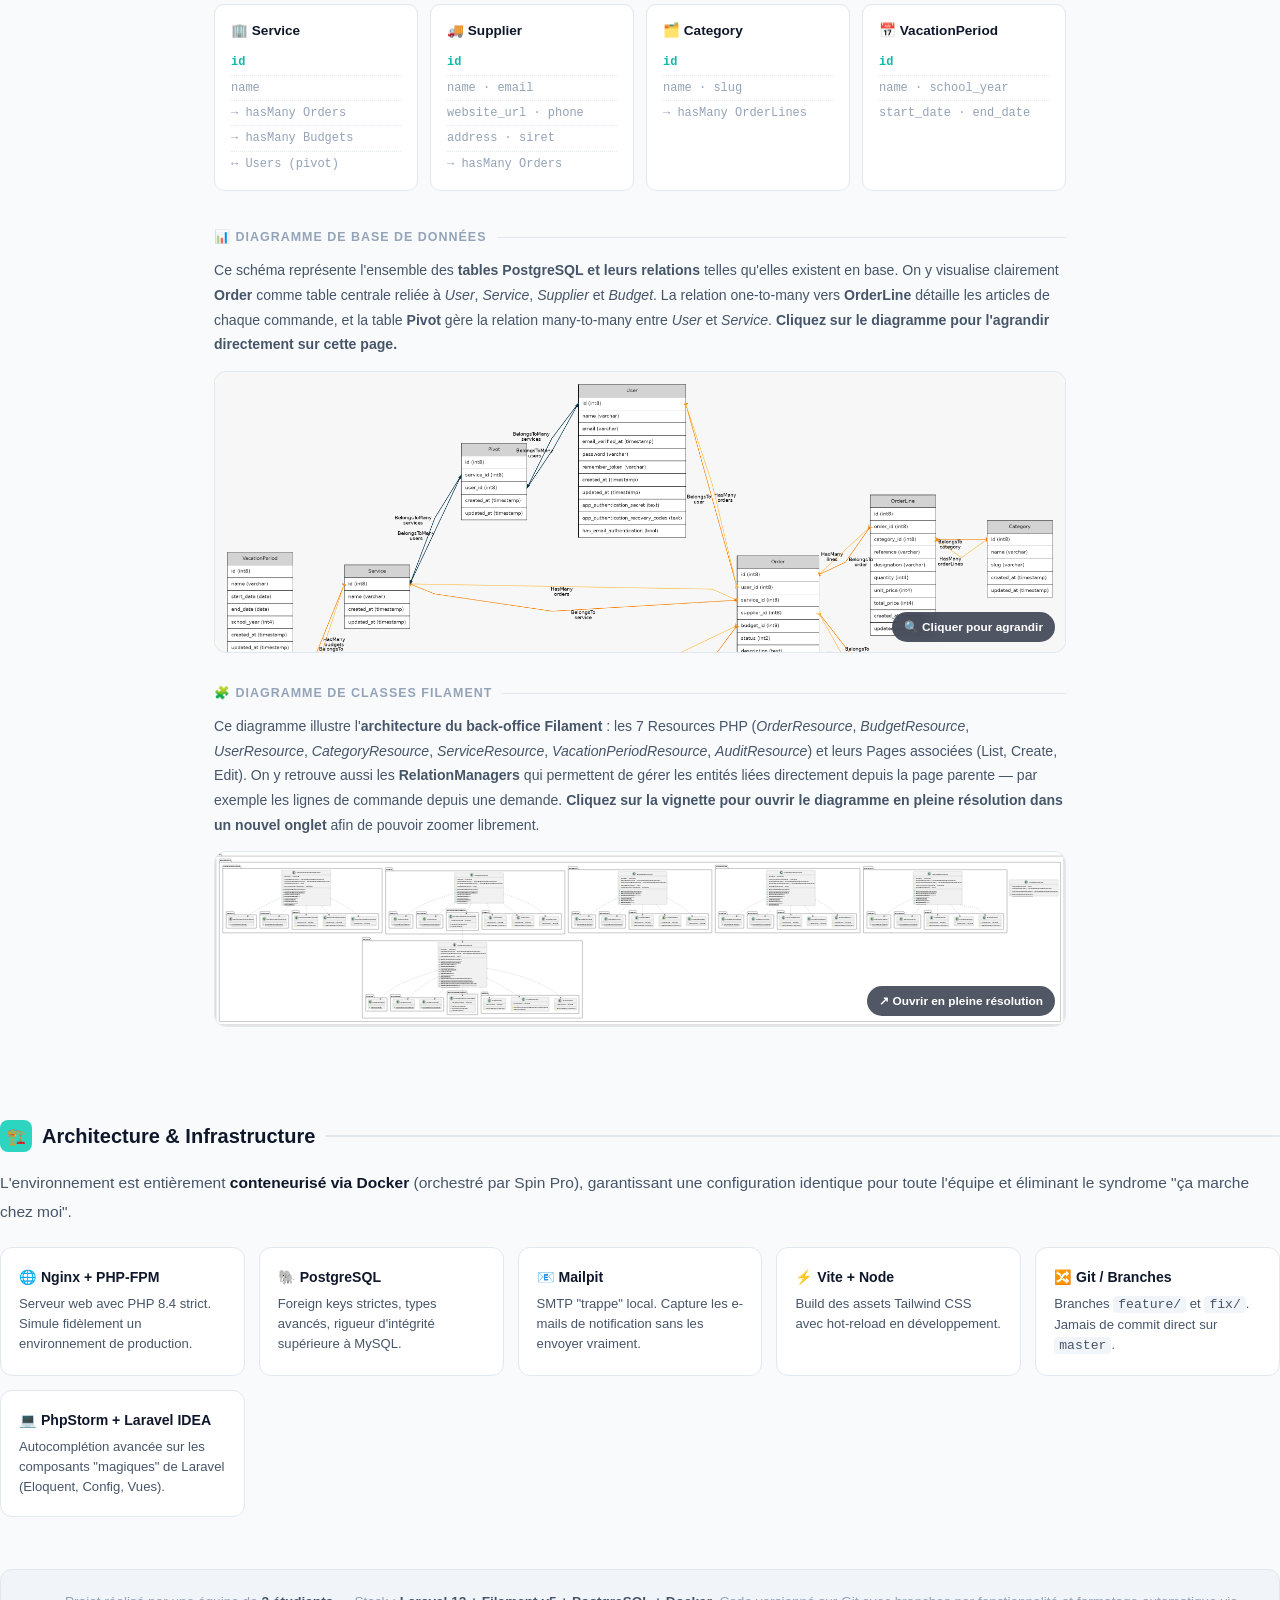
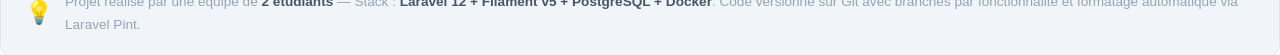
==== commit 9c0b76e4: "Add base de connaissance and serviceNow HTML files with structured content and lightbox functionalit" ====
--- a/appSgi.html
+++ b/appSgi.html
@@ -53,16 +53,16 @@
             <div class="tech-grid">
                 <div class="tech-card"><div class="tech-icon" style="background:#fee2e2">🔴</div><div><h3>Laravel</h3><div class="version">v12.55+</div><p>Framework PHP full-stack. Routing, ORM Eloquent, queues, policies et authentification.</p></div></div>
                 <div class="tech-card"><div class="tech-icon" style="background:#fef3c7">🟡</div><div><h3>Filament PHP</h3><div class="version">v5.4 — Admin Panel</div><p>Framework SDUI bâti sur Livewire. Génère l'intégralité du back-office depuis des classes PHP.</p></div></div>
-                <div class="tech-card"><div class="tech-icon" style="background:#ede9fe">🟣</div><div><h3>PHP</h3><div class="version">8.4+</div><p>Constructor property promotion, enums natifs, return types stricts, named arguments.</p></div></div>
+                <div class="tech-card"><div class="tech-icon" style="background:#ede9fe">🟣</div><div><h3>PHP</h3><div class="version">8.4+</div><p>Promotion des propriétés dans le constructeur, énumérations natives, types de retour stricts, arguments nommés.</p></div></div>
                 <div class="tech-card"><div class="tech-icon" style="background:#dbeafe">🐘</div><div><h3>PostgreSQL</h3><div class="version">Base de données principale</div><p>Choisi pour sa rigueur sur les contraintes d'intégrité (foreign keys) et ses types avancés.</p></div></div>
-                <div class="tech-card"><div class="tech-icon" style="background:#fce7f3">🔵</div><div><h3>Livewire</h3><div class="version">v4</div><p>Composants réactifs côté serveur. Interactivité sans écrire de JavaScript.</p></div></div>
+                <!-- <div class="tech-card"><div class="tech-icon" style="background:#fce7f3">🔵</div><div><h3>Livewire</h3><div class="version">v4</div><p>Composants réactifs côté serveur. Interactivité sans écrire de JavaScript.</p></div></div> -->
                 <div class="tech-card"><div class="tech-icon" style="background:#ccfbf1">🌊</div><div><h3>Tailwind CSS</h3><div class="version">v4 + Vite</div><p>CSS utility-first intégré dans Filament. Interface responsive sans CSS personnalisé.</p></div></div>
                 <div class="tech-card"><div class="tech-icon" style="background:#dbeafe">🐳</div><div><h3>Docker / Spin Pro</h3><div class="version">Infrastructure as Code</div><p>Environnement conteneurisé : Nginx + PHP-FPM, PostgreSQL, Mailpit.</p></div></div>
-                <div class="tech-card"><div class="tech-icon" style="background:#f0fdf4">🧪</div><div><h3>PHPUnit</h3><div class="version">v11.5</div><p>Tests unitaires et fonctionnels couvrant tous les chemins heureux, d'erreur et cas limites.</p></div></div>
+                <!-- <div class="tech-card"><div class="tech-icon" style="background:#f0fdf4">🧪</div><div><h3>PHPUnit</h3><div class="version">v11.5</div><p>Tests unitaires et fonctionnels couvrant tous les chemins heureux, d'erreur et cas limites.</p></div></div>
                 <div class="tech-card"><div class="tech-icon" style="background:#fff7ed">🛡️</div><div><h3>Filament Shield</h3><div class="version">v4.1 — RBAC</div><p>Rôles et permissions granulaires par resource. Contrôle fin des accès Admin / Personnel.</p></div></div>
                 <div class="tech-card"><div class="tech-icon" style="background:#f3e8ff">📋</div><div><h3>Laravel Auditing</h3><div class="version">v14</div><p>Journalisation automatique : qui a modifié quoi et quand, avec ancien et nouvelle valeur.</p></div></div>
                 <div class="tech-card"><div class="tech-icon" style="background:#fef3c7">🔧</div><div><h3>Laravel Pint</h3><div class="version">Formatage PSR-12</div><p>Formatage automatique du code PHP. Cohérence de style entre tous les contributeurs.</p></div></div>
-                <div class="tech-card"><div class="tech-icon" style="background:#fee2e2">⚡</div><div><h3>Laravel Horizon</h3><div class="version">v5.45</div><p>Dashboard de supervision des queues et jobs asynchrones (ex : notifications email).</p></div></div>
+                <div class="tech-card"><div class="tech-icon" style="background:#fee2e2">⚡</div><div><h3>Laravel Horizon</h3><div class="version">v5.45</div><p>Dashboard de supervision des queues et jobs asynchrones (ex : notifications email).</p></div></div> -->
             </div>
             <h3 style="font-size:1rem;font-weight:700;color:var(--text-secondary);margin:32px 0 14px;text-transform:uppercase;letter-spacing:0.06em;">Étude comparative des stacks envisagées</h3>
             <div class="table-wrapper">
@@ -180,20 +180,7 @@
             </div>
         </section>
 
-        <!-- ══ 6. AMÉLIORATIONS ══
-        <section>
-            <h2 class="section-title"><span class="section-icon">🚀</span>Améliorations possibles</h2>
-            <div class="improvements-list">
-                <div class="improvement-item priority-high"><span class="improvement-badge badge-high">Priorité haute</span><div class="improvement-content"><h4>Dashboard analytique</h4><p>Widgets Filament natifs (<code>StatsOverview</code>, <code>ChartWidget</code>) : montant engagé vs budget restant par service, évolution mensuelle des commandes, top catégories.</p></div></div>
-                <div class="improvement-item priority-high"><span class="improvement-badge badge-high">Priorité haute</span><div class="improvement-content"><h4>Notifications e-mail automatiques</h4><p>E-mail au demandeur à chaque changement de statut. Laravel Notifications + Horizon sont déjà en place — il suffit d'implémenter les déclencheurs sur le modèle Order.</p></div></div>
-                <div class="improvement-item priority-high"><span class="improvement-badge badge-high">Priorité haute</span><div class="improvement-content"><h4>Alerte dépassement budgétaire</h4><p>Bloquer ou avertir quand une demande dépasserait l'enveloppe d'un service. Implémentable comme règle de validation Laravel sur Order.</p></div></div>
-                <div class="improvement-item priority-medium"><span class="improvement-badge badge-medium">Priorité moyenne</span><div class="improvement-content"><h4>Export PDF / Excel</h4><p>Exporter la liste filtrée avec <code>maatwebsite/excel</code> ou <code>barryvdh/laravel-dompdf</code>, intégrés dans une Action Filament.</p></div></div>
-                <div class="improvement-item priority-medium"><span class="improvement-badge badge-medium">Priorité moyenne</span><div class="improvement-content"><h4>Interface dédiée au personnel</h4><p>Panel Filament simplifié : formulaire épuré, suivi de ses propres commandes uniquement, sans accès à l'administration globale.</p></div></div>
-                <div class="improvement-item priority-medium"><span class="improvement-badge badge-medium">Priorité moyenne</span><div class="improvement-content"><h4>Catalogue articles récurrents</h4><p>Référentiel d'articles avec auto-complétion dans les lignes de commande pour réduire les saisies répétitives.</p></div></div>
-                <div class="improvement-item priority-low"><span class="improvement-badge badge-low">Évolution future</span><div class="improvement-content"><h4>Application mobile (PWA)</h4><p>Soumission depuis smartphone, caméra pour photographier un article, scan de code-barres.</p></div></div>
-                <div class="improvement-item priority-low"><span class="improvement-badge badge-low">Évolution future</span><div class="improvement-content"><h4>CI/CD & déploiement production</h4><p>Pipeline GitHub Actions : tests, Pint, déploiement automatisé. Les <code>docker-compose.prod.yml</code> sont déjà présents.</p></div></div>
-            </div>
-        </section>-->
+
 
         <div class="footer-note">
             <span style="font-size:1.4rem">💡</span>
--- a/CSS/styleAppSgi.css
+++ b/CSS/styleAppSgi.css
@@ -6,7 +6,7 @@
         }
         * { box-sizing: border-box; margin: 0; padding: 0; }
         body { font-family: -apple-system, BlinkMacSystemFont, 'Segoe UI', Roboto, sans-serif; background: var(--bg); color: var(--text-primary); line-height: 1.7; }
-        .page-wrapper { max-width: 900px; margin: 0 auto; padding: 48px 24px 80px; }
+        .page-wrapper { max-width: 900px; margin: 0 auto; padding: 48px 24px 40px; }
         .back-link { display: inline-flex; align-items: center; gap: 8px; color: var(--accent-dark); text-decoration: none; font-weight: 500; font-size: 0.9rem; margin-bottom: 40px; transition: color 0.2s; }
         .back-link:hover { color: var(--accent); }
         .project-header { border-left: 5px solid var(--accent); padding-left: 20px; margin-bottom: 12px; }
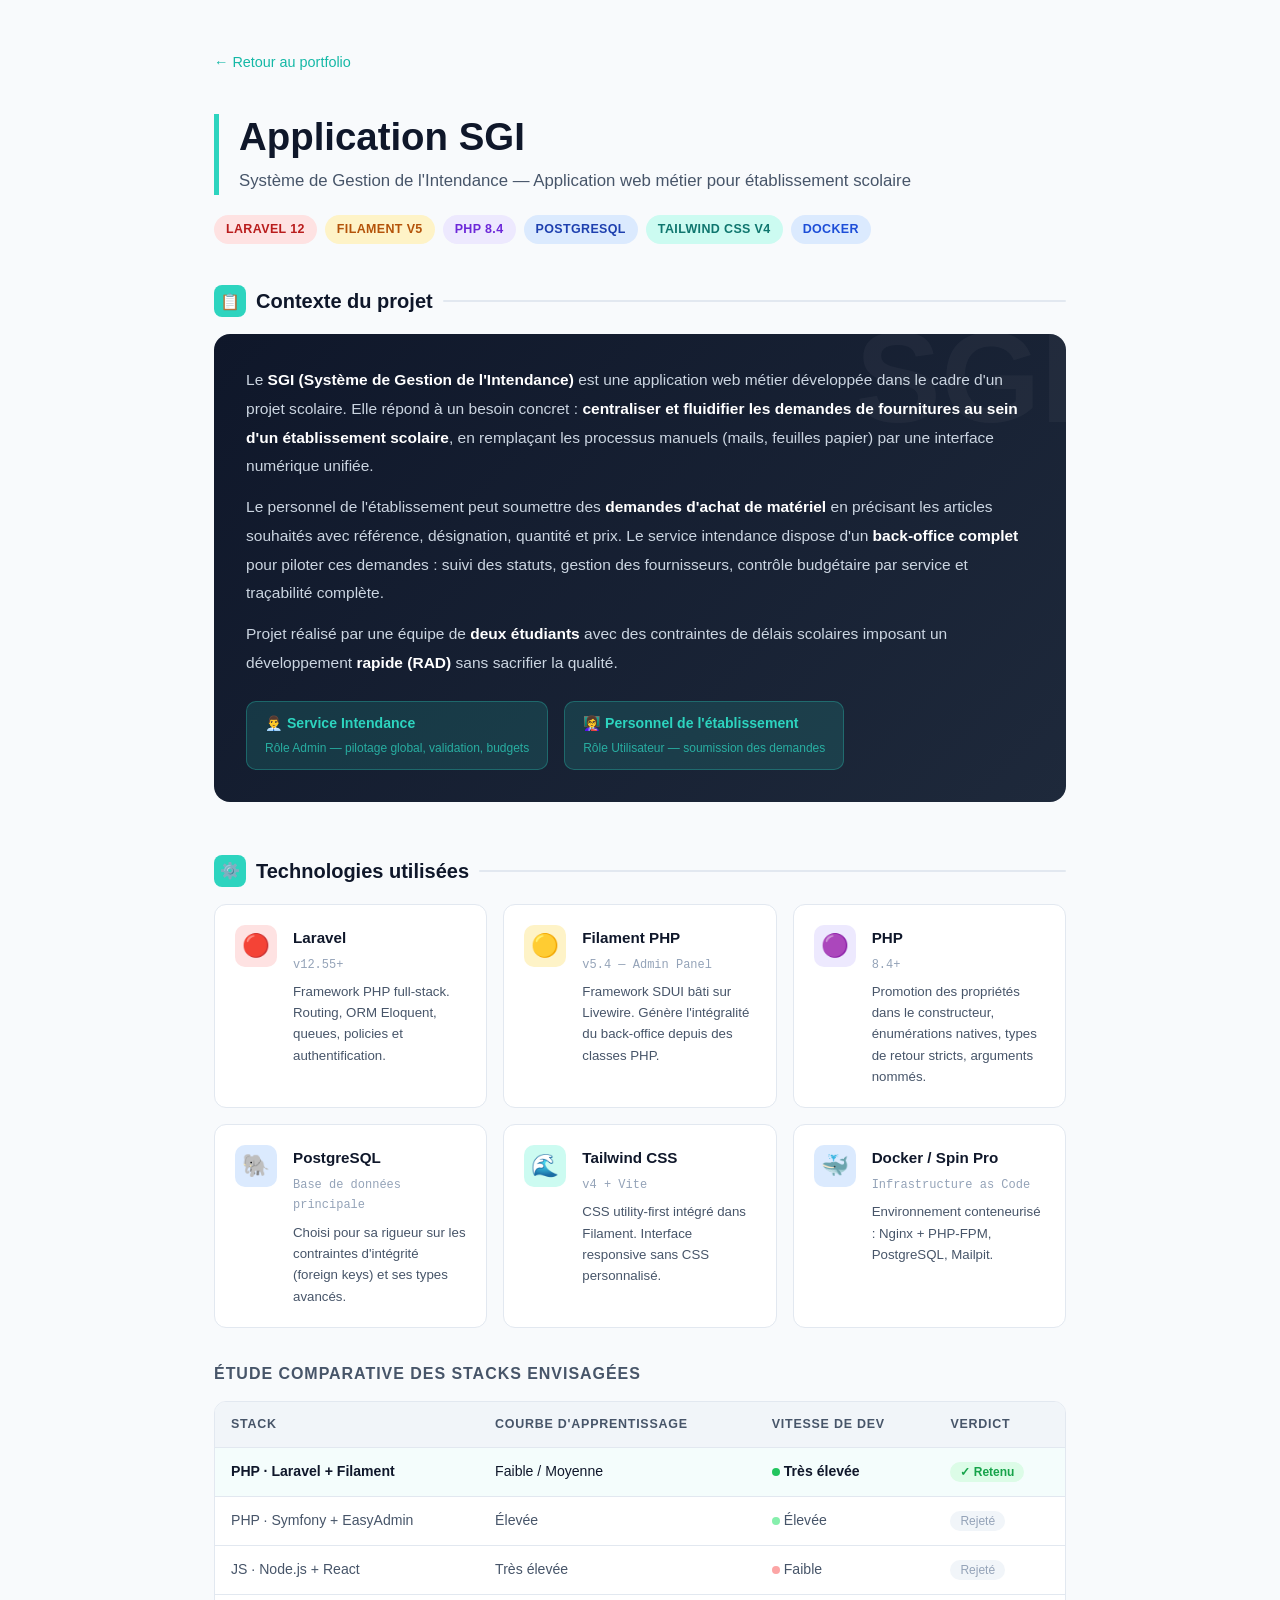
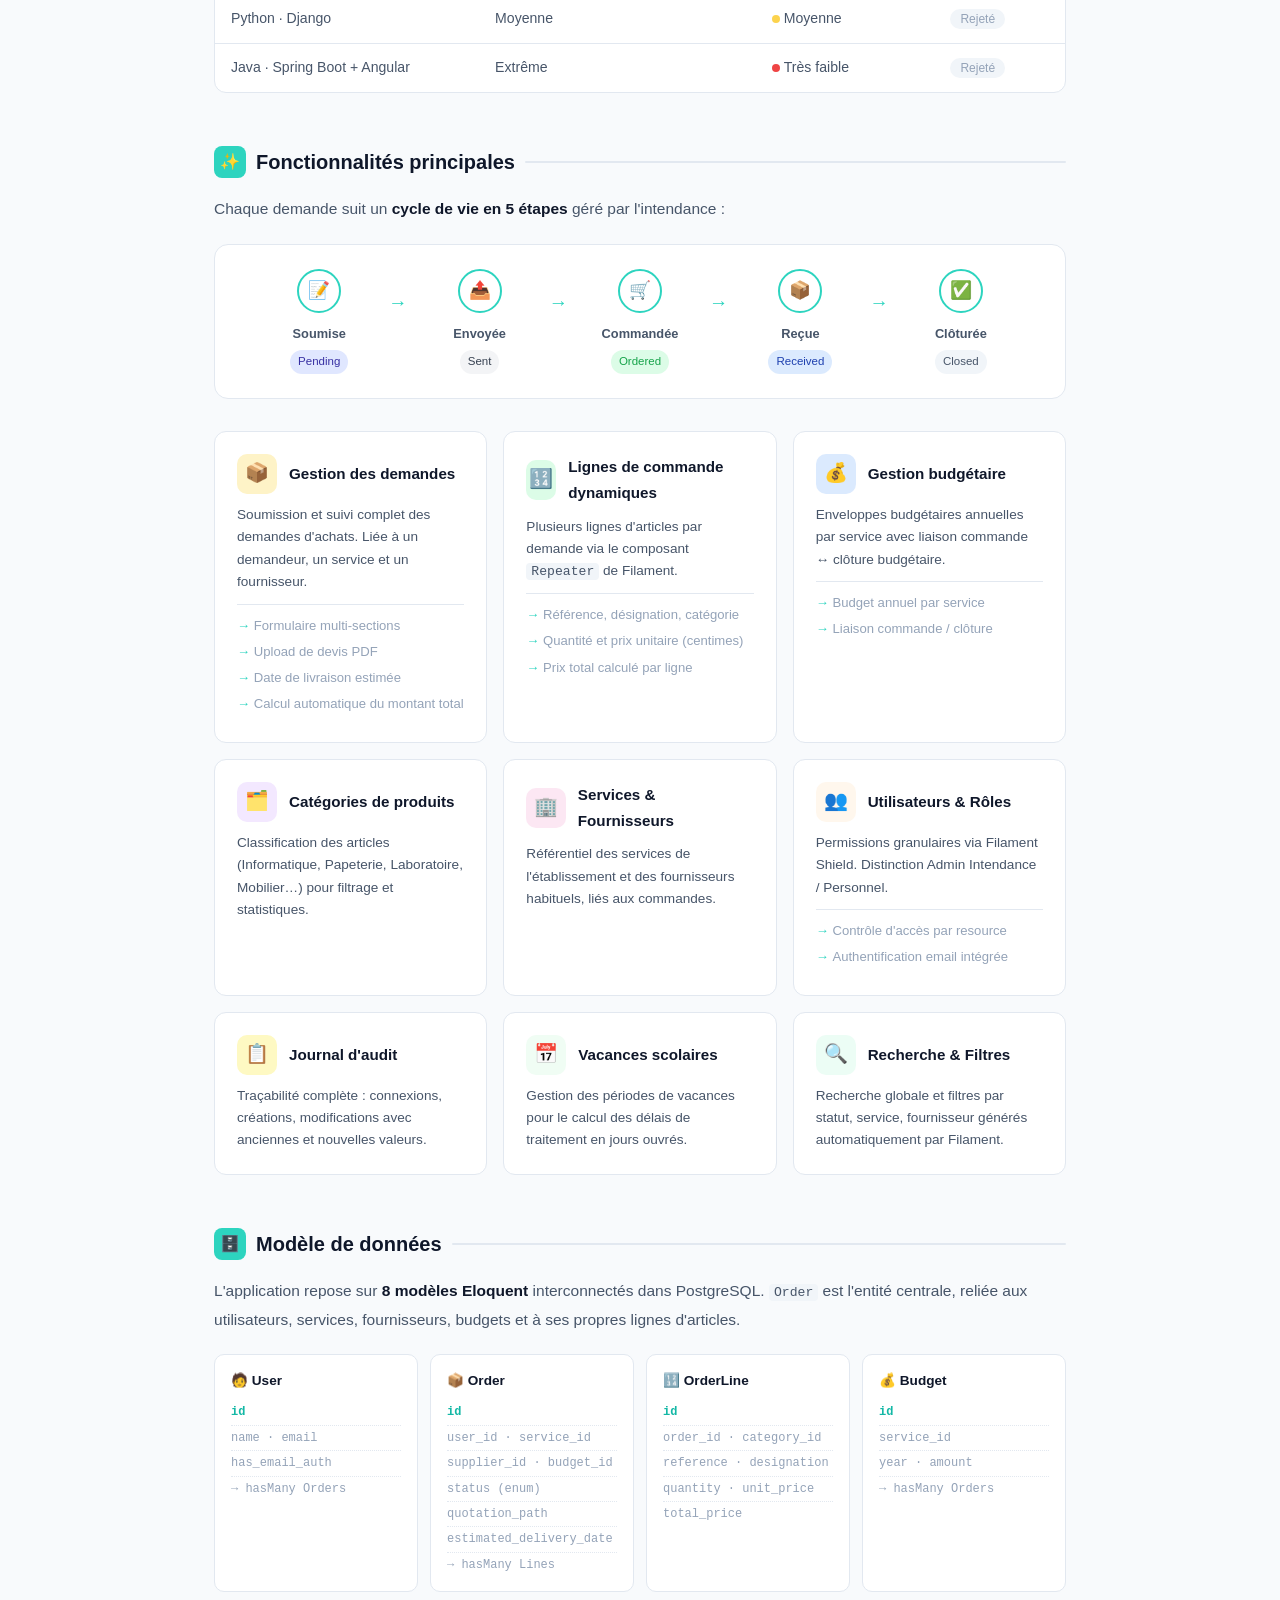
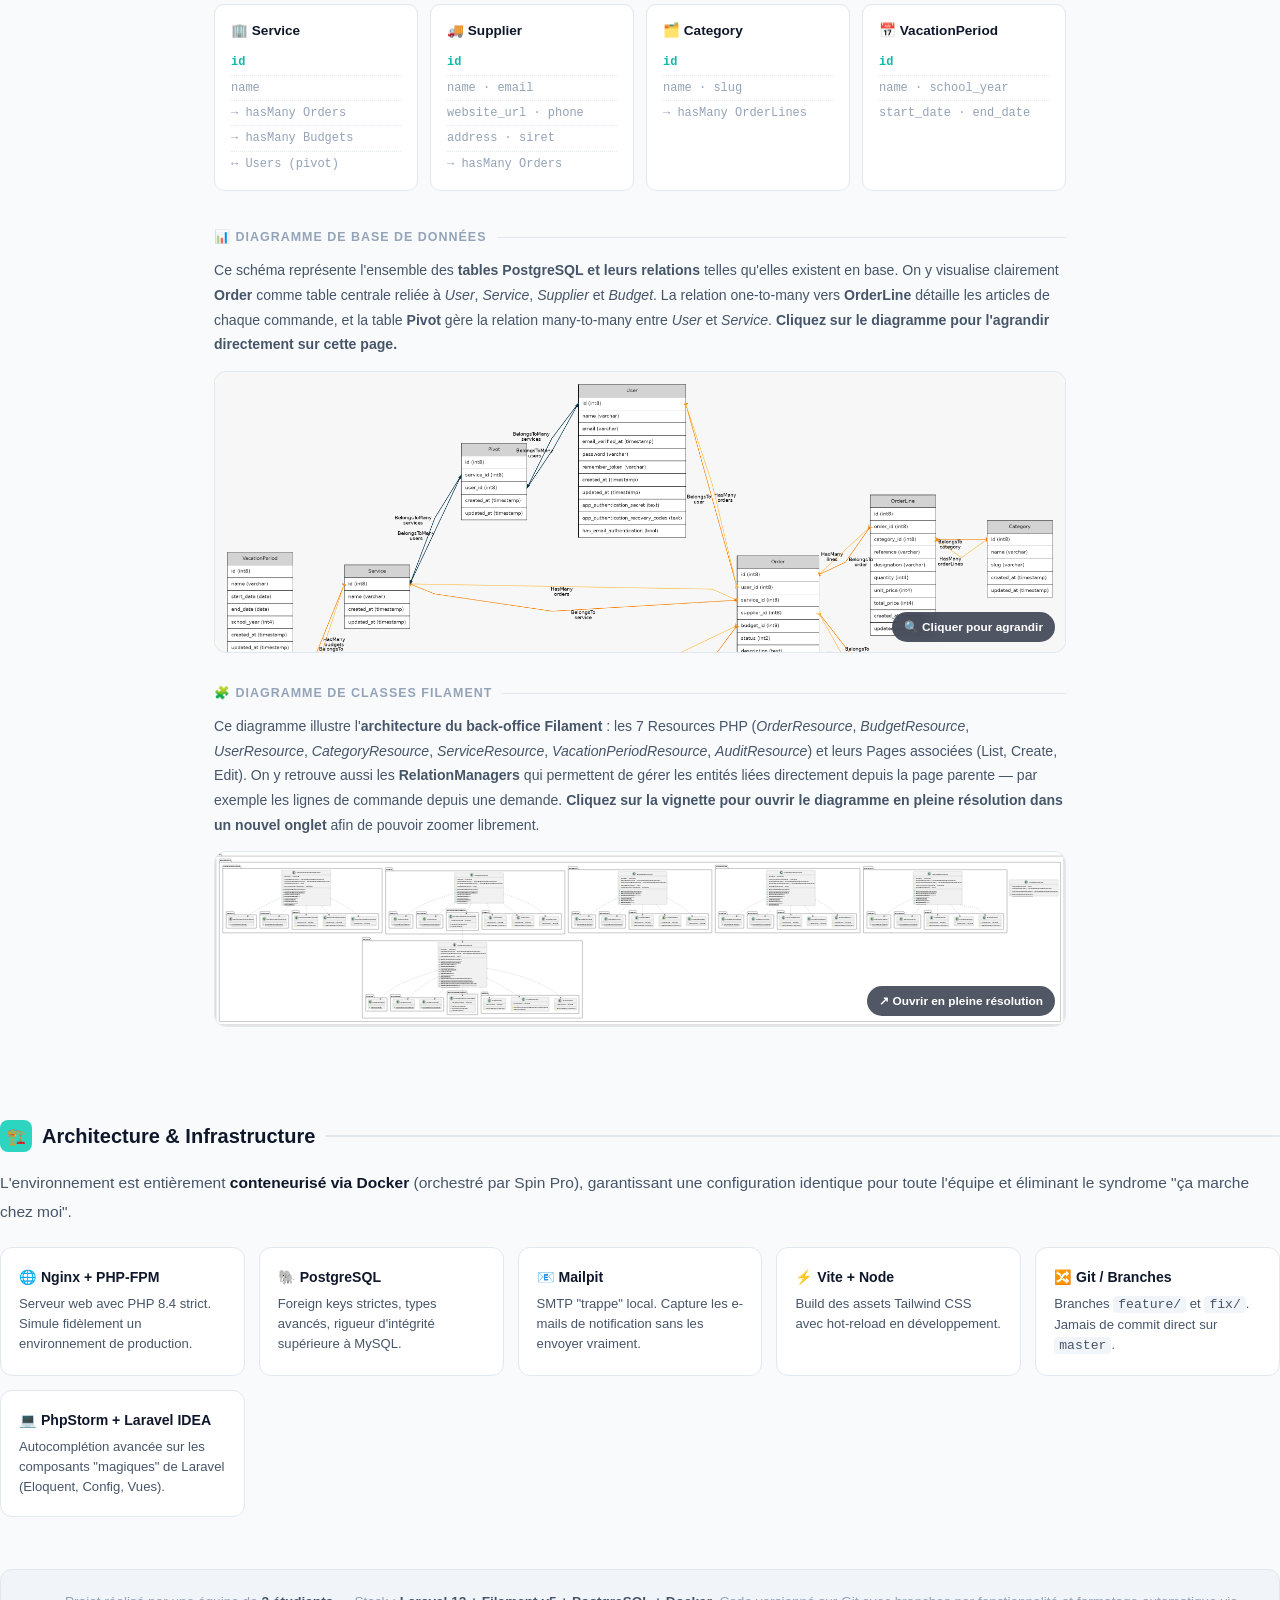
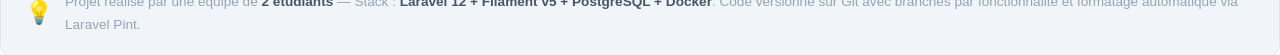
==== commit 19333215: "Comment out Livewire tag in project technologies section for clarity" ====
--- a/appSgi.html
+++ b/appSgi.html
@@ -29,7 +29,7 @@
             <span class="tag php">PHP 8.4</span>
             <span class="tag postgres">PostgreSQL</span>
             <span class="tag tailwind">Tailwind CSS v4</span>
-            <span class="tag livewire">Livewire v4</span>
+            <!-- <span class="tag livewire">Livewire v4</span> -->
             <span class="tag docker">Docker</span>
         </div>
 
